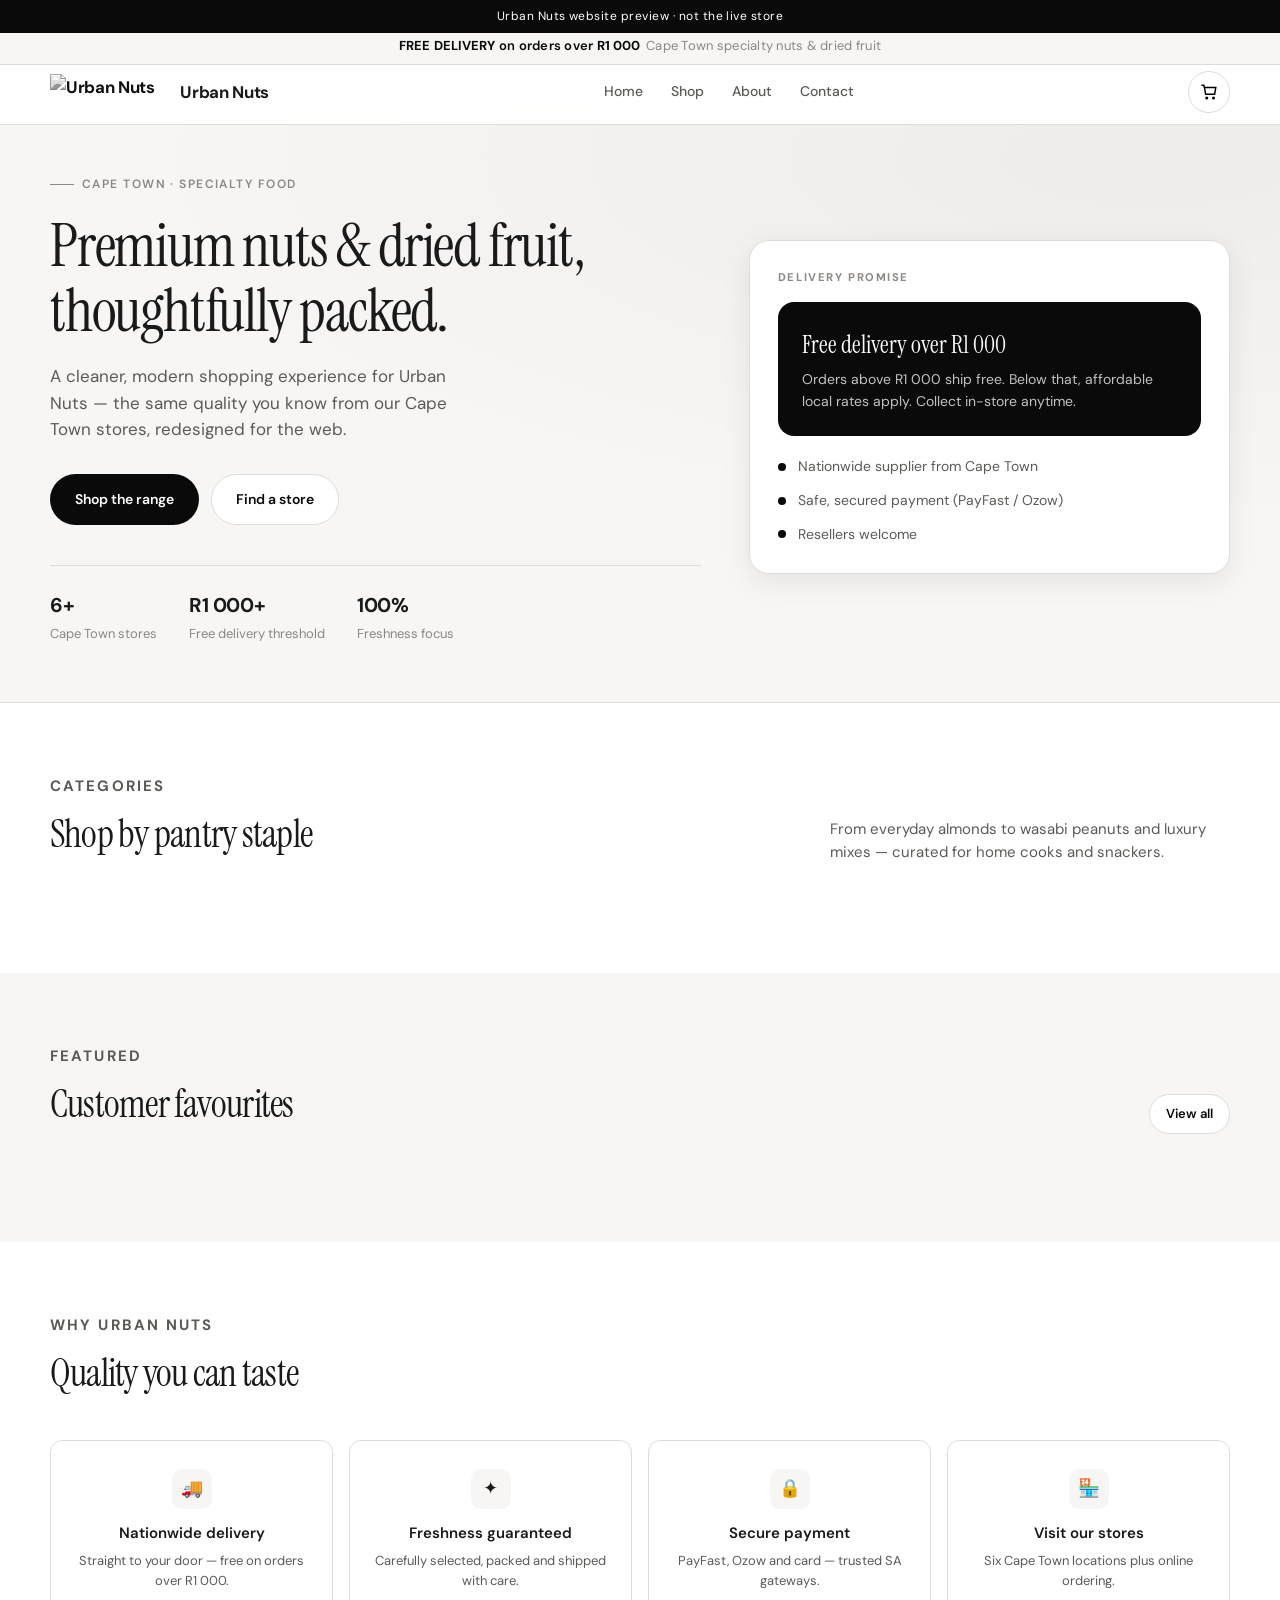
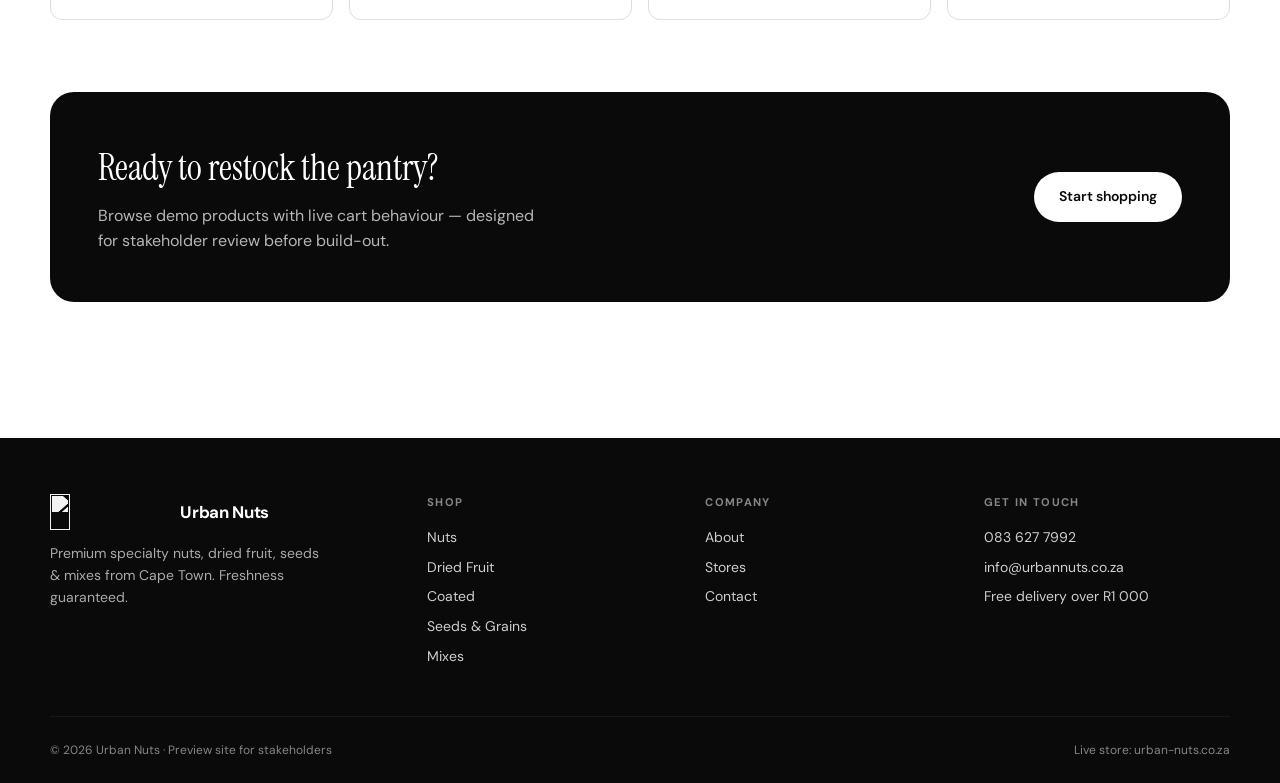
==== index.html @ 634be0bd "chore: add index.html" ====
<!DOCTYPE html>
<html lang="en-ZA">
<head>
  <meta charset="utf-8">
  <meta name="viewport" content="width=device-width, initial-scale=1">
  <title>Urban Nuts · Premium Nuts & Dried Fruit | Cape Town Preview</title>
  <meta name="description" content="Modern website preview for Urban Nuts — specialty nuts, dried fruit, seeds and mixes. Free delivery over R1 000.">
  <base href="./">
  <link rel="preconnect" href="https://fonts.googleapis.com">
  <link rel="preconnect" href="https://fonts.gstatic.com" crossorigin>
  <link href="https://fonts.googleapis.com/css2?family=DM+Sans:ital,opsz,wght@0,9..40,400;0,9..40,500;0,9..40,600;0,9..40,700;1,9..40,400&family=Instrument+Serif:ital@0;1&display=swap" rel="stylesheet">
  <link rel="stylesheet" href="css/styles.css">
  <link rel="icon" href="https://urban-nuts.co.za/wp-content/uploads/2022/02/URBAN-NUTS-logo-1.jpg">
</head>
<body>
  <div class="preview-bar">Urban Nuts website preview · not the live store</div>
  <div class="delivery-banner"><strong>FREE DELIVERY</strong> on orders over <strong>R1 000</strong><span>Cape Town specialty nuts &amp; dried fruit</span></div>
  <header class="site-header">
    <div class="container header-inner">
      <a class="logo" href="index.html">
        <img src="https://urban-nuts.co.za/wp-content/uploads/2022/02/URBAN-NUTS-logo-1.jpg" alt="Urban Nuts" width="120" height="36">
        <span>Urban Nuts</span>
      </a>
      <nav class="nav" aria-label="Primary">
        <a href="index.html">Home</a>
        <a href="shop.html">Shop</a>
        <a href="about.html">About</a>
        <a href="contact.html">Contact</a>
      </nav>
      <div class="header-actions">
        <button type="button" class="icon-btn menu-toggle" id="menu-toggle" aria-label="Menu" aria-expanded="false">☰</button>
        <button type="button" class="icon-btn" data-open-cart aria-label="Open cart">
          <svg width="18" height="18" viewBox="0 0 24 24" fill="none" stroke="currentColor" stroke-width="2" aria-hidden="true"><path d="M6 6h15l-1.5 9h-12z"/><circle cx="9" cy="20" r="1"/><circle cx="18" cy="20" r="1"/><path d="M6 6L5 3H2"/></svg>
          <span class="cart-count" data-count="0"></span>
        </button>
      </div>
    </div>
  </header>
  <nav class="mobile-nav" id="mobile-nav" aria-label="Mobile">
    <a href="index.html">Home</a>
    <a href="shop.html">Shop</a>
    <a href="about.html">About</a>
    <a href="contact.html">Contact</a>
  </nav>

  <main>
    <section class="hero">
      <div class="container hero-grid">
        <div>
          <p class="hero-eyebrow">Cape Town · Specialty food</p>
          <h1>Premium nuts &amp; dried fruit, thoughtfully packed.</h1>
          <p class="lead">A cleaner, modern shopping experience for Urban Nuts — the same quality you know from our Cape Town stores, redesigned for the web.</p>
          <div class="hero-ctas">
            <a class="btn btn-primary" href="shop.html">Shop the range</a>
            <a class="btn btn-secondary" href="contact.html">Find a store</a>
          </div>
          <div class="hero-stats">
            <div class="hero-stat"><strong>6+</strong><span>Cape Town stores</span></div>
            <div class="hero-stat"><strong>R1 000+</strong><span>Free delivery threshold</span></div>
            <div class="hero-stat"><strong>100%</strong><span>Freshness focus</span></div>
          </div>
        </div>
        <aside class="hero-card" aria-label="Delivery highlight">
          <p class="hero-card-label">Delivery promise</p>
          <div class="delivery-callout">
            <h3>Free delivery over R1 000</h3>
            <p>Orders above R1 000 ship free. Below that, affordable local rates apply. Collect in-store anytime.</p>
          </div>
          <ul class="hero-mini-list">
            <li><span class="dot"></span> Nationwide supplier from Cape Town</li>
            <li><span class="dot"></span> Safe, secured payment (PayFast / Ozow)</li>
            <li><span class="dot"></span> Resellers welcome</li>
          </ul>
        </aside>
      </div>
    </section>

    <section class="section">
      <div class="container">
        <div class="section-header">
          <div>
            <p class="section-kicker">Categories</p>
            <h2>Shop by pantry staple</h2>
          </div>
          <p>From everyday almonds to wasabi peanuts and luxury mixes — curated for home cooks and snackers.</p>
        </div>
        <div class="cat-grid" id="cat-grid"></div>
      </div>
    </section>

    <section class="section section-alt">
      <div class="container">
        <div class="section-header">
          <div>
            <p class="section-kicker">Featured</p>
            <h2>Customer favourites</h2>
          </div>
          <a class="btn btn-secondary btn-sm" href="shop.html">View all</a>
        </div>
        <div class="product-grid" id="featured-grid"></div>
      </div>
    </section>

    <section class="section">
      <div class="container">
        <div class="section-header">
          <div>
            <p class="section-kicker">Why Urban Nuts</p>
            <h2>Quality you can taste</h2>
          </div>
        </div>
        <div class="trust-strip">
          <div class="trust-item">
            <div class="t-icon">🚚</div>
            <h3>Nationwide delivery</h3>
            <p>Straight to your door — free on orders over R1 000.</p>
          </div>
          <div class="trust-item">
            <div class="t-icon">✦</div>
            <h3>Freshness guaranteed</h3>
            <p>Carefully selected, packed and shipped with care.</p>
          </div>
          <div class="trust-item">
            <div class="t-icon">🔒</div>
            <h3>Secure payment</h3>
            <p>PayFast, Ozow and card — trusted SA gateways.</p>
          </div>
          <div class="trust-item">
            <div class="t-icon">🏪</div>
            <h3>Visit our stores</h3>
            <p>Six Cape Town locations plus online ordering.</p>
          </div>
        </div>
      </div>
    </section>

    <section class="section" style="padding-top:0">
      <div class="container">
        <div class="cta-band">
          <div>
            <h2>Ready to restock the pantry?</h2>
            <p>Browse demo products with live cart behaviour — designed for stakeholder review before build-out.</p>
          </div>
          <a class="btn btn-primary" href="shop.html">Start shopping</a>
        </div>
      </div>
    </section>
  </main>

  <footer class="site-footer">
    <div class="container">
      <div class="footer-grid">
        <div class="footer-brand">
          <a class="logo" href="index.html">
            <img src="https://urban-nuts.co.za/wp-content/uploads/2022/02/URBAN-NUTS-logo-1.jpg" alt="" width="100" height="30">
            <span>Urban Nuts</span>
          </a>
          <p>Premium specialty nuts, dried fruit, seeds &amp; mixes from Cape Town. Freshness guaranteed.</p>
        </div>
        <div class="footer-col">
          <h4>Shop</h4>
          <a href="shop.html?cat=nuts">Nuts</a>
          <a href="shop.html?cat=dried-fruit">Dried Fruit</a>
          <a href="shop.html?cat=coated">Coated</a>
          <a href="shop.html?cat=seeds">Seeds &amp; Grains</a>
          <a href="shop.html?cat=mixes">Mixes</a>
        </div>
        <div class="footer-col">
          <h4>Company</h4>
          <a href="about.html">About</a>
          <a href="contact.html">Stores</a>
          <a href="contact.html">Contact</a>
        </div>
        <div class="footer-col">
          <h4>Get in touch</h4>
          <a href="tel:0836277992">083 627 7992</a>
          <a href="mailto:info@urbannuts.co.za">info@urbannuts.co.za</a>
          <li>Free delivery over R1 000</li>
        </div>
      </div>
      <div class="footer-bottom">
        <span>© 2026 Urban Nuts · Preview site for stakeholders</span>
        <span>Live store: urban-nuts.co.za</span>
      </div>
    </div>
  </footer>
  <script src="js/products.js"></script>
  <script src="js/cart.js"></script>
  <script src="js/main.js"></script>
</body>
</html>
---- css/styles.css ----
/* Urban Nuts — Preview Styles */
:root {
  --black: #0a0a0a;
  --near-black: #141414;
  --white: #ffffff;
  --off-white: #f7f6f4;
  --soft-gray: #e8e6e3;
  --mid-gray: #8a8784;
  --text: #1a1a1a;
  --text-muted: #5c5a57;
  --border: #e0ddd8;
  --accent: #0a0a0a;
  --success: #1a5c3a;
  --radius: 12px;
  --radius-sm: 8px;
  --shadow: 0 8px 30px rgba(10, 10, 10, 0.08);
  --shadow-lg: 0 20px 50px rgba(10, 10, 10, 0.15);
  --font-sans: "DM Sans", system-ui, sans-serif;
  --font-serif: "Instrument Serif", Georgia, serif;
  --header-offset: 96px;
  --max: 1180px;
  --ease: cubic-bezier(0.22, 1, 0.36, 1);
}

*, *::before, *::after { box-sizing: border-box; margin: 0; padding: 0; }

html { scroll-behavior: smooth; }

body {
  font-family: var(--font-sans);
  color: var(--text);
  background: var(--white);
  line-height: 1.55;
  -webkit-font-smoothing: antialiased;
  padding-top: var(--header-offset);
}

img { max-width: 100%; display: block; }
a { color: inherit; text-decoration: none; }
button, input, select, textarea { font: inherit; }
ul { list-style: none; }
.sr-only {
  position: absolute; width: 1px; height: 1px; padding: 0; margin: -1px;
  overflow: hidden; clip: rect(0,0,0,0); border: 0;
}

.container { width: min(100% - 2rem, var(--max)); margin-inline: auto; }

/* Preview bar */
.preview-bar {
  position: fixed; top: 0; left: 0; right: 0; z-index: 1000;
  background: var(--black); color: var(--white);
  font-size: 0.75rem; letter-spacing: 0.04em;
  text-align: center; padding: 0.45rem 1rem;
}

/* Free delivery chip */
.delivery-banner {
  position: fixed; top: 28px; left: 0; right: 0; z-index: 999;
  background: var(--off-white); border-bottom: 1px solid var(--border);
  color: var(--black); font-size: 0.8125rem; font-weight: 600;
  text-align: center; padding: 0.5rem 1rem;
  letter-spacing: 0.02em;
}
.delivery-banner span { color: var(--mid-gray); font-weight: 400; margin-left: 0.35rem; }
.delivery-banner strong { font-weight: 700; letter-spacing: 0.01em; }

/* Header */
.site-header {
  position: fixed; top: 60px; left: 0; right: 0; z-index: 998;
  background: rgba(255,255,255,0.92);
  backdrop-filter: blur(12px);
  border-bottom: 1px solid var(--border);
}
.header-inner {
  display: flex; align-items: center; justify-content: space-between;
  gap: 1rem; height: 64px;
}
.logo {
  display: flex; align-items: center; gap: 0.65rem;
  font-weight: 700; letter-spacing: -0.02em; font-size: 1.05rem;
}
.logo img {
  height: 36px; width: auto; object-fit: contain;
  filter: grayscale(1) contrast(1.1);
}
.nav { display: flex; align-items: center; gap: 1.75rem; }
.nav a {
  font-size: 0.875rem; font-weight: 500; color: var(--text-muted);
  transition: color 0.2s;
}
.nav a:hover, .nav a.active { color: var(--black); }
.header-actions { display: flex; align-items: center; gap: 0.75rem; }
.icon-btn {
  position: relative; display: inline-flex; align-items: center; justify-content: center;
  width: 42px; height: 42px; border: 1px solid var(--border); border-radius: 999px;
  background: var(--white); cursor: pointer; transition: background 0.2s, border-color 0.2s;
}
.icon-btn:hover { background: var(--off-white); border-color: var(--mid-gray); }
.cart-count {
  position: absolute; top: -4px; right: -4px;
  min-width: 18px; height: 18px; padding: 0 5px;
  background: var(--black); color: var(--white);
  border-radius: 999px; font-size: 0.65rem; font-weight: 700;
  display: flex; align-items: center; justify-content: center;
}
.cart-count:empty, .cart-count[data-count="0"] { display: none; }
.menu-toggle { display: none; }

/* Buttons */
.btn {
  display: inline-flex; align-items: center; justify-content: center; gap: 0.5rem;
  padding: 0.85rem 1.5rem; border-radius: 999px; border: 1px solid transparent;
  font-size: 0.875rem; font-weight: 600; cursor: pointer;
  transition: transform 0.2s var(--ease), background 0.2s, color 0.2s, border-color 0.2s;
}
.btn:hover { transform: translateY(-1px); }
.btn:active { transform: translateY(0); }
.btn-primary { background: var(--black); color: var(--white); }
.btn-primary:hover { background: #222; }
.btn-secondary { background: var(--white); color: var(--black); border-color: var(--border); }
.btn-secondary:hover { border-color: var(--black); }
.btn-ghost { background: transparent; color: var(--black); border-color: transparent; }
.btn-ghost:hover { background: var(--off-white); }
.btn-block { width: 100%; }
.btn-sm { padding: 0.55rem 1rem; font-size: 0.8125rem; }

/* Hero */
.hero {
  padding: 4.5rem 0 3.5rem;
  background:
    radial-gradient(ellipse 80% 60% at 90% 10%, rgba(10,10,10,0.04), transparent),
    var(--off-white);
  border-bottom: 1px solid var(--border);
}
.hero-grid {
  display: grid; grid-template-columns: 1.15fr 0.85fr; gap: 3rem; align-items: center;
}
.hero-eyebrow {
  display: inline-flex; align-items: center; gap: 0.5rem;
  font-size: 0.75rem; font-weight: 600; letter-spacing: 0.12em; text-transform: uppercase;
  color: var(--mid-gray); margin-bottom: 1.25rem;
}
.hero-eyebrow::before {
  content: ""; width: 24px; height: 1px; background: var(--mid-gray);
}
.hero h1 {
  font-family: var(--font-serif); font-weight: 400;
  font-size: clamp(2.5rem, 5vw, 3.75rem); line-height: 1.08;
  letter-spacing: -0.02em; margin-bottom: 1.25rem;
}
.hero p.lead {
  font-size: 1.0625rem; color: var(--text-muted); max-width: 36ch;
  margin-bottom: 2rem;
}
.hero-ctas { display: flex; flex-wrap: wrap; gap: 0.75rem; margin-bottom: 2.5rem; }
.hero-stats {
  display: flex; gap: 2rem; flex-wrap: wrap;
  padding-top: 1.5rem; border-top: 1px solid var(--border);
}
.hero-stat strong {
  display: block; font-size: 1.25rem; font-weight: 700; letter-spacing: -0.02em;
}
.hero-stat span { font-size: 0.8125rem; color: var(--mid-gray); }
.hero-card {
  background: var(--white); border: 1px solid var(--border); border-radius: 20px;
  padding: 1.75rem; box-shadow: var(--shadow);
}
.hero-card-label {
  font-size: 0.7rem; font-weight: 700; letter-spacing: 0.14em; text-transform: uppercase;
  color: var(--mid-gray); margin-bottom: 1rem;
}
.delivery-callout {
  background: var(--black); color: var(--white); border-radius: 16px;
  padding: 1.5rem; margin-bottom: 1.25rem;
}
.delivery-callout h3 {
  font-family: var(--font-serif); font-size: 1.5rem; font-weight: 400;
  margin-bottom: 0.35rem;
}
.delivery-callout p { font-size: 0.875rem; opacity: 0.75; }
.hero-mini-list { display: grid; gap: 0.75rem; }
.hero-mini-list li {
  display: flex; align-items: center; gap: 0.75rem;
  font-size: 0.875rem; color: var(--text-muted);
}
.hero-mini-list .dot {
  width: 8px; height: 8px; border-radius: 50%; background: var(--black); flex-shrink: 0;
}

/* Sections */
.section { padding: 4.5rem 0; }
.section-alt { background: var(--off-white); }
.section-header {
  display: flex; align-items: flex-end; justify-content: space-between;
  gap: 1rem; margin-bottom: 2.25rem; flex-wrap: wrap;
}
.section-header h2 {
  font-family: var(--font-serif); font-weight: 400;
  font-size: clamp(1.75rem, 3vw, 2.35rem); letter-spacing: -0.02em;
}
.section-header p { color: var(--text-muted); max-width: 40ch; font-size: 0.9375rem; }
.section-kicker {
  font-size: 0.7rem; font-weight: 700; letter-spacing: 0.14em; text-transform: uppercase;
  color: var(--mid-gray); margin-bottom: 0.5rem;
}

/* Categories */
.cat-grid {
  display: grid; grid-template-columns: repeat(5, 1fr); gap: 1rem;
}
.cat-card {
  display: flex; flex-direction: column; justify-content: flex-end;
  min-height: 180px; padding: 1.25rem;
  background: var(--white); border: 1px solid var(--border); border-radius: var(--radius);
  transition: transform 0.25s var(--ease), box-shadow 0.25s, border-color 0.25s;
  position: relative; overflow: hidden;
}
.cat-card::before {
  content: ""; position: absolute; inset: 0;
  background: linear-gradient(160deg, transparent 40%, rgba(10,10,10,0.03));
}
.cat-card:hover {
  transform: translateY(-4px); box-shadow: var(--shadow); border-color: var(--black);
}
.cat-card .icon {
  font-size: 1.75rem; margin-bottom: auto; position: relative;
  width: 44px; height: 44px; border-radius: 12px;
  background: var(--off-white); display: flex; align-items: center; justify-content: center;
}
.cat-card h3 {
  font-size: 1rem; font-weight: 600; position: relative; margin-top: 1rem;
}
.cat-card span {
  font-size: 0.75rem; color: var(--mid-gray); position: relative;
}

/* Products */
.product-grid {
  display: grid; grid-template-columns: repeat(4, 1fr); gap: 1.25rem;
}
.product-card {
  background: var(--white); border: 1px solid var(--border); border-radius: var(--radius);
  overflow: hidden; display: flex; flex-direction: column;
  transition: transform 0.25s var(--ease), box-shadow 0.25s;
}
.product-card:hover { transform: translateY(-3px); box-shadow: var(--shadow); }
.product-media {
  aspect-ratio: 1; background: var(--off-white);
  display: flex; align-items: center; justify-content: center;
  position: relative; overflow: hidden;
}
.product-media .placeholder {
  width: 64%; height: 64%; border-radius: 50%;
  background: linear-gradient(145deg, #ddd9d3, #f0ece6);
  display: flex; align-items: center; justify-content: center;
  font-size: 2rem; opacity: 0.85;
}
.product-badge {
  position: absolute; top: 0.75rem; left: 0.75rem;
  background: var(--black); color: var(--white);
  font-size: 0.65rem; font-weight: 700; letter-spacing: 0.06em;
  text-transform: uppercase; padding: 0.3rem 0.55rem; border-radius: 999px;
}
.product-body { padding: 1.1rem 1.15rem 1.25rem; display: flex; flex-direction: column; flex: 1; }
.product-cat {
  font-size: 0.7rem; font-weight: 600; letter-spacing: 0.08em; text-transform: uppercase;
  color: var(--mid-gray); margin-bottom: 0.35rem;
}
.product-body h3 { font-size: 1rem; font-weight: 600; margin-bottom: 0.35rem; letter-spacing: -0.01em; }
.product-price {
  font-size: 0.9375rem; font-weight: 700; margin-top: auto; padding-top: 0.75rem;
  display: flex; align-items: center; justify-content: space-between; gap: 0.5rem;
}
.product-price .from { font-weight: 400; color: var(--mid-gray); font-size: 0.75rem; margin-right: 0.25rem; }

/* Trust */
.trust-strip {
  display: grid; grid-template-columns: repeat(4, 1fr); gap: 1rem;
}
.trust-item {
  text-align: center; padding: 1.75rem 1.25rem;
  background: var(--white); border: 1px solid var(--border); border-radius: var(--radius);
}
.trust-item .t-icon {
  width: 40px; height: 40px; margin: 0 auto 0.85rem;
  border-radius: 10px; background: var(--off-white);
  display: flex; align-items: center; justify-content: center; font-size: 1.1rem;
}
.trust-item h3 { font-size: 0.9375rem; font-weight: 600; margin-bottom: 0.35rem; }
.trust-item p { font-size: 0.8125rem; color: var(--text-muted); }

/* CTA band */
.cta-band {
  background: var(--black); color: var(--white); border-radius: 24px;
  padding: 3rem; display: flex; align-items: center; justify-content: space-between;
  gap: 2rem; flex-wrap: wrap;
}
.cta-band h2 {
  font-family: var(--font-serif); font-weight: 400; font-size: clamp(1.75rem, 3vw, 2.25rem);
  margin-bottom: 0.5rem;
}
.cta-band p { opacity: 0.7; max-width: 40ch; }
.cta-band .btn-primary { background: var(--white); color: var(--black); }
.cta-band .btn-primary:hover { background: var(--soft-gray); }

/* Page hero (inner) */
.page-hero {
  padding: 3rem 0 2rem; background: var(--off-white); border-bottom: 1px solid var(--border);
}
.page-hero h1 {
  font-family: var(--font-serif); font-weight: 400;
  font-size: clamp(2rem, 4vw, 2.75rem); letter-spacing: -0.02em; margin-bottom: 0.5rem;
}
.page-hero p { color: var(--text-muted); max-width: 48ch; }

/* Shop filters */
.shop-toolbar {
  display: flex; flex-wrap: wrap; gap: 0.5rem; margin-bottom: 2rem;
  align-items: center; justify-content: space-between;
}
.filter-chips { display: flex; flex-wrap: wrap; gap: 0.5rem; }
.chip {
  padding: 0.45rem 0.9rem; border-radius: 999px; border: 1px solid var(--border);
  background: var(--white); font-size: 0.8125rem; font-weight: 500;
  cursor: pointer; color: var(--text-muted); transition: all 0.2s;
}
.chip:hover, .chip.active { background: var(--black); color: var(--white); border-color: var(--black); }
.results-count { font-size: 0.8125rem; color: var(--mid-gray); }

/* Product detail */
.product-detail {
  display: grid; grid-template-columns: 1fr 1fr; gap: 3rem; align-items: start;
  padding: 3rem 0;
}
.pd-media {
  aspect-ratio: 1; background: var(--off-white); border-radius: 20px;
  border: 1px solid var(--border);
  display: flex; align-items: center; justify-content: center;
}
.pd-media .placeholder {
  width: 55%; height: 55%; border-radius: 50%;
  background: linear-gradient(145deg, #ddd9d3, #f0ece6);
  display: flex; align-items: center; justify-content: center; font-size: 4rem;
}
.pd-cat {
  font-size: 0.75rem; font-weight: 700; letter-spacing: 0.1em; text-transform: uppercase;
  color: var(--mid-gray); margin-bottom: 0.75rem;
}
.pd-info h1 {
  font-family: var(--font-serif); font-weight: 400;
  font-size: clamp(1.75rem, 3vw, 2.5rem); margin-bottom: 0.75rem;
}
.pd-price {
  font-size: 1.5rem; font-weight: 700; margin-bottom: 1.25rem;
}
.pd-desc { color: var(--text-muted); margin-bottom: 1.75rem; max-width: 48ch; }
.variant-label {
  font-size: 0.75rem; font-weight: 600; letter-spacing: 0.06em; text-transform: uppercase;
  margin-bottom: 0.65rem; display: block;
}
.variant-options { display: flex; flex-wrap: wrap; gap: 0.5rem; margin-bottom: 1.5rem; }
.variant-btn {
  padding: 0.55rem 1rem; border-radius: 999px; border: 1px solid var(--border);
  background: var(--white); cursor: pointer; font-size: 0.8125rem; font-weight: 500;
  transition: all 0.2s;
}
.variant-btn:hover, .variant-btn.active {
  background: var(--black); color: var(--white); border-color: var(--black);
}
.qty-row {
  display: flex; align-items: center; gap: 1rem; margin-bottom: 1.5rem;
}
.qty-control {
  display: inline-flex; align-items: center; border: 1px solid var(--border);
  border-radius: 999px; overflow: hidden;
}
.qty-control button {
  width: 40px; height: 40px; border: none; background: transparent; cursor: pointer;
  font-size: 1.1rem; font-weight: 500;
}
.qty-control button:hover { background: var(--off-white); }
.qty-control span {
  min-width: 36px; text-align: center; font-weight: 600; font-size: 0.9375rem;
}
.pd-meta {
  margin-top: 2rem; padding-top: 1.5rem; border-top: 1px solid var(--border);
  display: grid; gap: 0.65rem;
}
.pd-meta li {
  display: flex; gap: 0.65rem; font-size: 0.875rem; color: var(--text-muted);
}
.pd-meta li::before { content: "✓"; color: var(--black); font-weight: 700; }

/* About */
.about-grid {
  display: grid; grid-template-columns: 1.1fr 0.9fr; gap: 3rem; align-items: start;
}
.prose h2 {
  font-family: var(--font-serif); font-weight: 400; font-size: 1.75rem;
  margin: 2rem 0 0.75rem;
}
.prose h2:first-child { margin-top: 0; }
.prose p { color: var(--text-muted); margin-bottom: 1rem; }
.about-aside {
  background: var(--off-white); border: 1px solid var(--border);
  border-radius: 20px; padding: 2rem;
}
.about-aside h3 {
  font-family: var(--font-serif); font-size: 1.35rem; font-weight: 400; margin-bottom: 1rem;
}
.stat-list { display: grid; gap: 1.25rem; }
.stat-list strong { display: block; font-size: 1.5rem; letter-spacing: -0.02em; }
.stat-list span { font-size: 0.8125rem; color: var(--mid-gray); }

/* Contact / stores */
.contact-grid {
  display: grid; grid-template-columns: 1fr 1fr; gap: 3rem;
}
.store-list { display: grid; gap: 0.85rem; }
.store-card {
  padding: 1.15rem 1.25rem; border: 1px solid var(--border); border-radius: var(--radius);
  background: var(--white); transition: border-color 0.2s;
}
.store-card:hover { border-color: var(--black); }
.store-card h3 { font-size: 0.9375rem; font-weight: 600; margin-bottom: 0.25rem; }
.store-card p { font-size: 0.8125rem; color: var(--text-muted); }
.contact-form {
  background: var(--off-white); border: 1px solid var(--border);
  border-radius: 20px; padding: 2rem;
}
.form-group { margin-bottom: 1.15rem; }
.form-group label {
  display: block; font-size: 0.75rem; font-weight: 600;
  letter-spacing: 0.04em; text-transform: uppercase; margin-bottom: 0.4rem;
}
.form-group input, .form-group textarea, .form-group select {
  width: 100%; padding: 0.75rem 1rem; border: 1px solid var(--border);
  border-radius: var(--radius-sm); background: var(--white); outline: none;
  transition: border-color 0.2s;
}
.form-group input:focus, .form-group textarea:focus, .form-group select:focus {
  border-color: var(--black);
}
.form-group textarea { min-height: 120px; resize: vertical; }
.form-note { font-size: 0.75rem; color: var(--mid-gray); margin-top: 0.75rem; }
.contact-info-row {
  display: flex; flex-wrap: wrap; gap: 1.5rem; margin-bottom: 2rem;
}
.contact-info-row a {
  display: inline-flex; align-items: center; gap: 0.5rem;
  font-weight: 600; font-size: 0.9375rem;
}
.contact-info-row a:hover { text-decoration: underline; }

/* Cart drawer */
.overlay {
  position: fixed; inset: 0; background: rgba(10,10,10,0.45);
  z-index: 1100; opacity: 0; visibility: hidden;
  transition: opacity 0.3s, visibility 0.3s;
}
.overlay.open { opacity: 1; visibility: visible; }
.cart-drawer {
  position: fixed; top: 0; right: 0; bottom: 0; width: min(420px, 100%);
  background: var(--white); z-index: 1101;
  transform: translateX(100%); transition: transform 0.35s var(--ease);
  display: flex; flex-direction: column; box-shadow: var(--shadow-lg);
}
.cart-drawer.open { transform: translateX(0); }
.cart-header {
  display: flex; align-items: center; justify-content: space-between;
  padding: 1.25rem 1.5rem; border-bottom: 1px solid var(--border);
}
.cart-header h2 { font-size: 1.125rem; font-weight: 700; }
.close-btn {
  width: 36px; height: 36px; border-radius: 999px; border: 1px solid var(--border);
  background: var(--white); cursor: pointer; font-size: 1.25rem;
  display: flex; align-items: center; justify-content: center;
}
.close-btn:hover { background: var(--off-white); }
.cart-body { flex: 1; overflow-y: auto; padding: 1.25rem 1.5rem; }
.cart-empty {
  text-align: center; padding: 3rem 1rem; color: var(--mid-gray);
}
.cart-empty p { margin-bottom: 1.25rem; }
.cart-item {
  display: grid; grid-template-columns: 64px 1fr auto; gap: 0.85rem;
  padding: 1rem 0; border-bottom: 1px solid var(--border);
}
.cart-item-img {
  width: 64px; height: 64px; border-radius: 10px; background: var(--off-white);
  display: flex; align-items: center; justify-content: center; font-size: 1.25rem;
}
.cart-item h4 { font-size: 0.875rem; font-weight: 600; margin-bottom: 0.15rem; }
.cart-item .meta { font-size: 0.75rem; color: var(--mid-gray); margin-bottom: 0.5rem; }
.cart-item-actions { display: flex; align-items: center; gap: 0.5rem; }
.cart-item-actions button {
  width: 28px; height: 28px; border-radius: 999px; border: 1px solid var(--border);
  background: var(--white); cursor: pointer; font-size: 0.875rem;
}
.cart-item-price { font-weight: 700; font-size: 0.875rem; text-align: right; }
.cart-item .remove {
  font-size: 0.7rem; color: var(--mid-gray); background: none; border: none;
  cursor: pointer; text-decoration: underline; padding: 0; margin-top: 0.35rem;
}
.cart-footer {
  padding: 1.25rem 1.5rem 1.5rem; border-top: 1px solid var(--border);
  background: var(--off-white);
}
.cart-subtotal {
  display: flex; justify-content: space-between; font-weight: 700;
  margin-bottom: 0.5rem; font-size: 1rem;
}
.delivery-progress {
  margin-bottom: 1rem; font-size: 0.8125rem; color: var(--text-muted);
}
.delivery-progress .bar {
  height: 4px; background: var(--soft-gray); border-radius: 999px;
  margin-top: 0.5rem; overflow: hidden;
}
.delivery-progress .bar-fill {
  height: 100%; background: var(--black); border-radius: 999px; transition: width 0.3s;
}
.delivery-progress.met { color: var(--success); font-weight: 600; }

/* Checkout modal */
.modal {
  position: fixed; inset: 0; z-index: 1200;
  display: flex; align-items: center; justify-content: center;
  padding: 1.5rem; opacity: 0; visibility: hidden;
  transition: opacity 0.3s, visibility 0.3s;
}
.modal.open { opacity: 1; visibility: visible; }
.modal-backdrop {
  position: absolute; inset: 0; background: rgba(10,10,10,0.5);
}
.modal-panel {
  position: relative; background: var(--white); border-radius: 20px;
  width: min(520px, 100%); max-height: min(90vh, 720px);
  overflow-y: auto; box-shadow: var(--shadow-lg);
  transform: translateY(12px); transition: transform 0.35s var(--ease);
}
.modal.open .modal-panel { transform: translateY(0); }
.modal-header {
  display: flex; align-items: center; justify-content: space-between;
  padding: 1.25rem 1.5rem; border-bottom: 1px solid var(--border);
  position: sticky; top: 0; background: var(--white); z-index: 1;
}
.modal-header h2 { font-size: 1.125rem; font-weight: 700; }
.modal-body { padding: 1.5rem; }
.payment-options { display: grid; gap: 0.65rem; margin: 1.25rem 0; }
.payment-option {
  display: flex; align-items: center; gap: 0.85rem;
  padding: 1rem; border: 1px solid var(--border); border-radius: var(--radius);
  cursor: pointer; transition: border-color 0.2s;
}
.payment-option:hover, .payment-option.selected { border-color: var(--black); }
.payment-option input { accent-color: var(--black); }
.payment-option .pay-name { font-weight: 600; font-size: 0.875rem; }
.payment-option .pay-desc { font-size: 0.75rem; color: var(--mid-gray); }
.mock-notice {
  background: var(--off-white); border: 1px dashed var(--border);
  border-radius: var(--radius-sm); padding: 0.85rem 1rem;
  font-size: 0.8125rem; color: var(--text-muted); margin-bottom: 1.25rem;
}
.order-summary-line {
  display: flex; justify-content: space-between; font-size: 0.875rem;
  margin-bottom: 0.5rem; color: var(--text-muted);
}
.order-summary-line.total {
  font-weight: 700; color: var(--black); font-size: 1rem;
  padding-top: 0.75rem; border-top: 1px solid var(--border); margin-top: 0.5rem;
}
.success-state { text-align: center; padding: 2rem 1rem; }
.success-state .check {
  width: 56px; height: 56px; border-radius: 50%; background: var(--black);
  color: var(--white); display: flex; align-items: center; justify-content: center;
  font-size: 1.5rem; margin: 0 auto 1.25rem;
}
.success-state h3 {
  font-family: var(--font-serif); font-size: 1.5rem; font-weight: 400; margin-bottom: 0.5rem;
}

/* Toast */
.toast {
  position: fixed; bottom: 1.5rem; left: 50%; transform: translateX(-50%) translateY(100px);
  background: var(--black); color: var(--white); padding: 0.75rem 1.25rem;
  border-radius: 999px; font-size: 0.875rem; font-weight: 500;
  z-index: 1300; opacity: 0; transition: transform 0.35s var(--ease), opacity 0.35s;
  pointer-events: none; white-space: nowrap;
}
.toast.show { transform: translateX(-50%) translateY(0); opacity: 1; }

/* Footer */
.site-footer {
  background: var(--black); color: var(--white); padding: 3.5rem 0 1.5rem;
  margin-top: 4rem;
}
.footer-grid {
  display: grid; grid-template-columns: 1.4fr 1fr 1fr 1fr; gap: 2rem;
  margin-bottom: 2.5rem;
}
.footer-brand p {
  opacity: 0.65; font-size: 0.875rem; margin-top: 0.85rem; max-width: 28ch;
}
.footer-brand .logo { color: var(--white); margin-bottom: 0.25rem; }
.footer-brand .logo img { filter: grayscale(1) brightness(10) contrast(0.9); }
.footer-col h4 {
  font-size: 0.7rem; font-weight: 700; letter-spacing: 0.12em;
  text-transform: uppercase; opacity: 0.5; margin-bottom: 1rem;
}
.footer-col a, .footer-col li {
  display: block; font-size: 0.875rem; opacity: 0.8; margin-bottom: 0.5rem;
}
.footer-col a:hover { opacity: 1; }
.footer-bottom {
  display: flex; flex-wrap: wrap; justify-content: space-between; gap: 1rem;
  padding-top: 1.5rem; border-top: 1px solid rgba(255,255,255,0.12);
  font-size: 0.75rem; opacity: 0.5;
}

/* Mobile nav */
.mobile-nav {
  display: none; position: fixed; inset: 0; top: var(--header-offset);
  background: var(--white); z-index: 997; padding: 1.5rem;
  flex-direction: column; gap: 0.25rem;
}
.mobile-nav.open { display: flex; }
.mobile-nav a {
  padding: 1rem; font-size: 1.125rem; font-weight: 600;
  border-bottom: 1px solid var(--border);
}

/* Responsive */
@media (max-width: 960px) {
  .hero-grid, .product-detail, .about-grid, .contact-grid {
    grid-template-columns: 1fr;
  }
  .cat-grid { grid-template-columns: repeat(3, 1fr); }
  .product-grid { grid-template-columns: repeat(2, 1fr); }
  .trust-strip { grid-template-columns: repeat(2, 1fr); }
  .footer-grid { grid-template-columns: 1fr 1fr; }
  .nav { display: none; }
  .menu-toggle { display: inline-flex; }
  .hero-card { order: -1; }
}

@media (max-width: 600px) {
  :root { --header-offset: 108px; }
  .delivery-banner { font-size: 0.72rem; padding: 0.45rem 0.75rem; }
  .delivery-banner span { display: block; margin: 0.15rem 0 0; }
  .cat-grid { grid-template-columns: repeat(2, 1fr); }
  .product-grid { grid-template-columns: 1fr 1fr; gap: 0.75rem; }
  .trust-strip { grid-template-columns: 1fr; }
  .footer-grid { grid-template-columns: 1fr; }
  .cta-band { padding: 2rem; }
  .hero { padding: 2.5rem 0 2rem; }
}
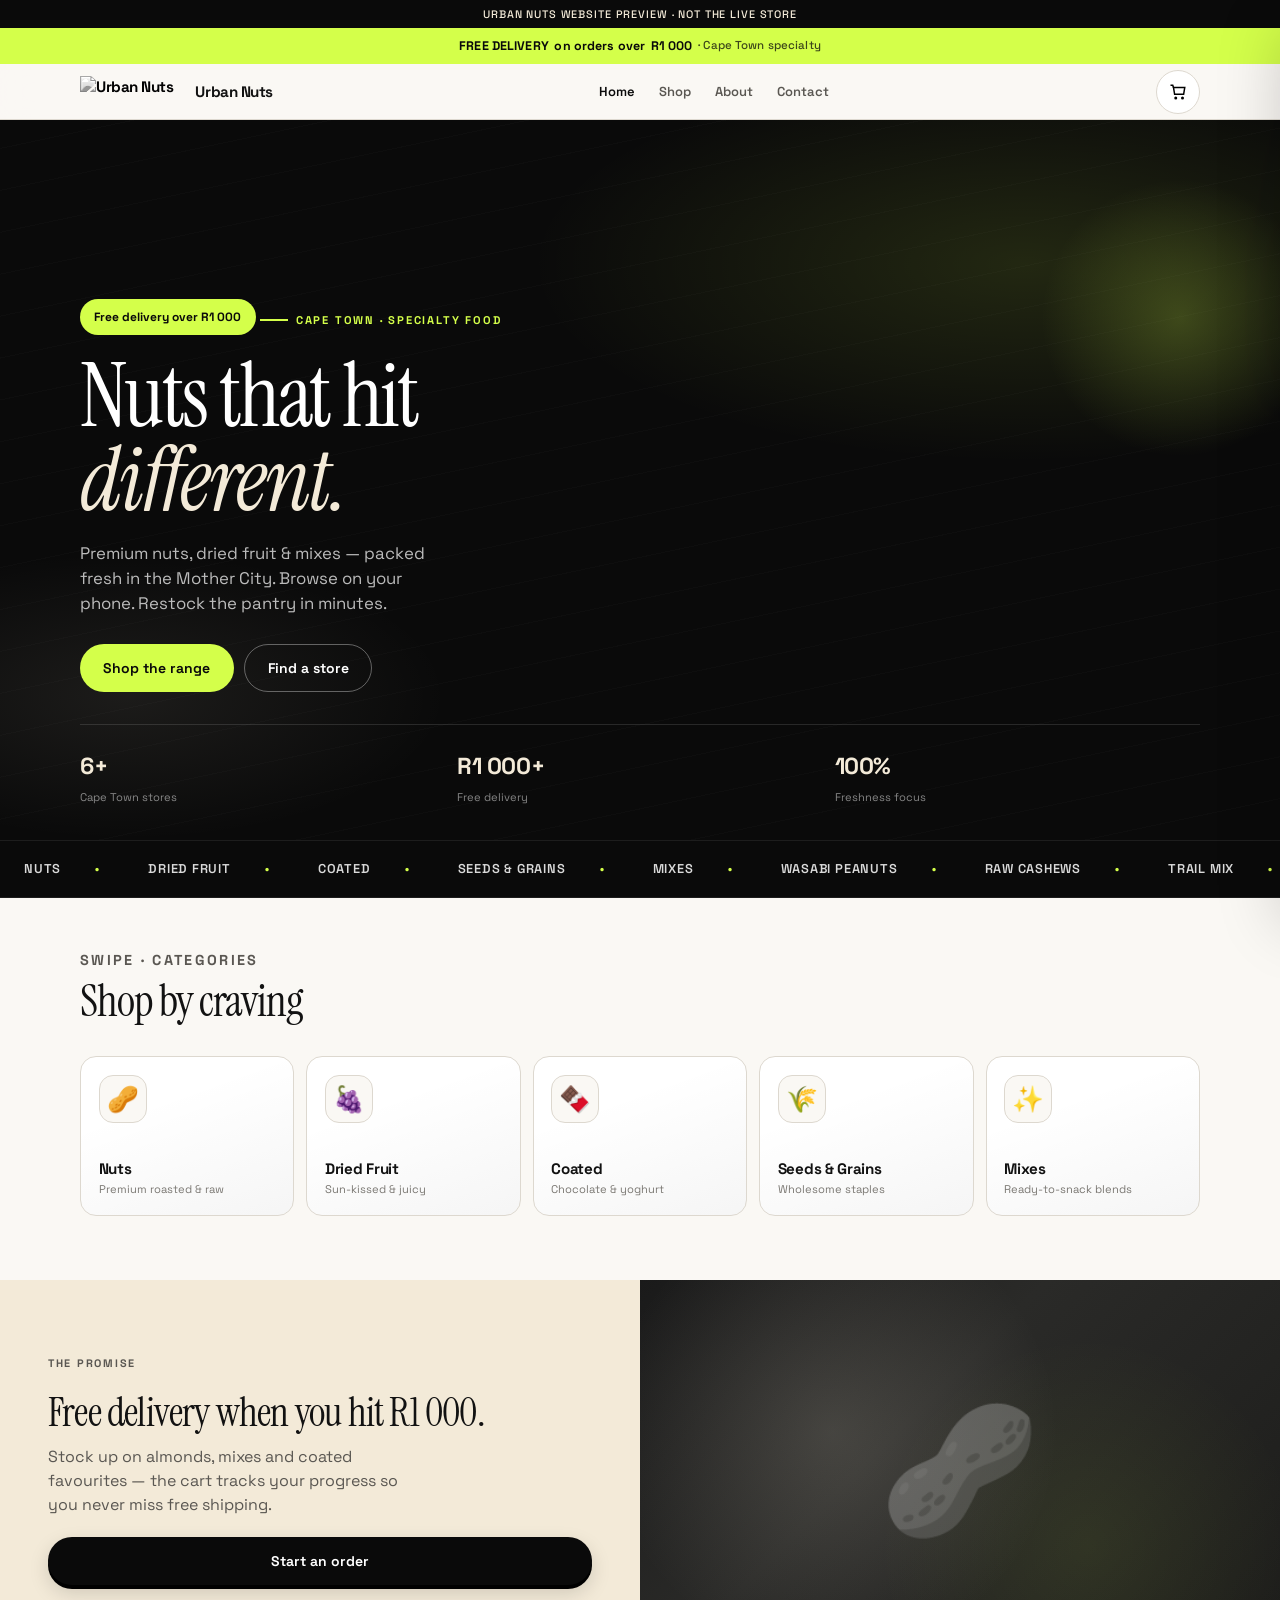
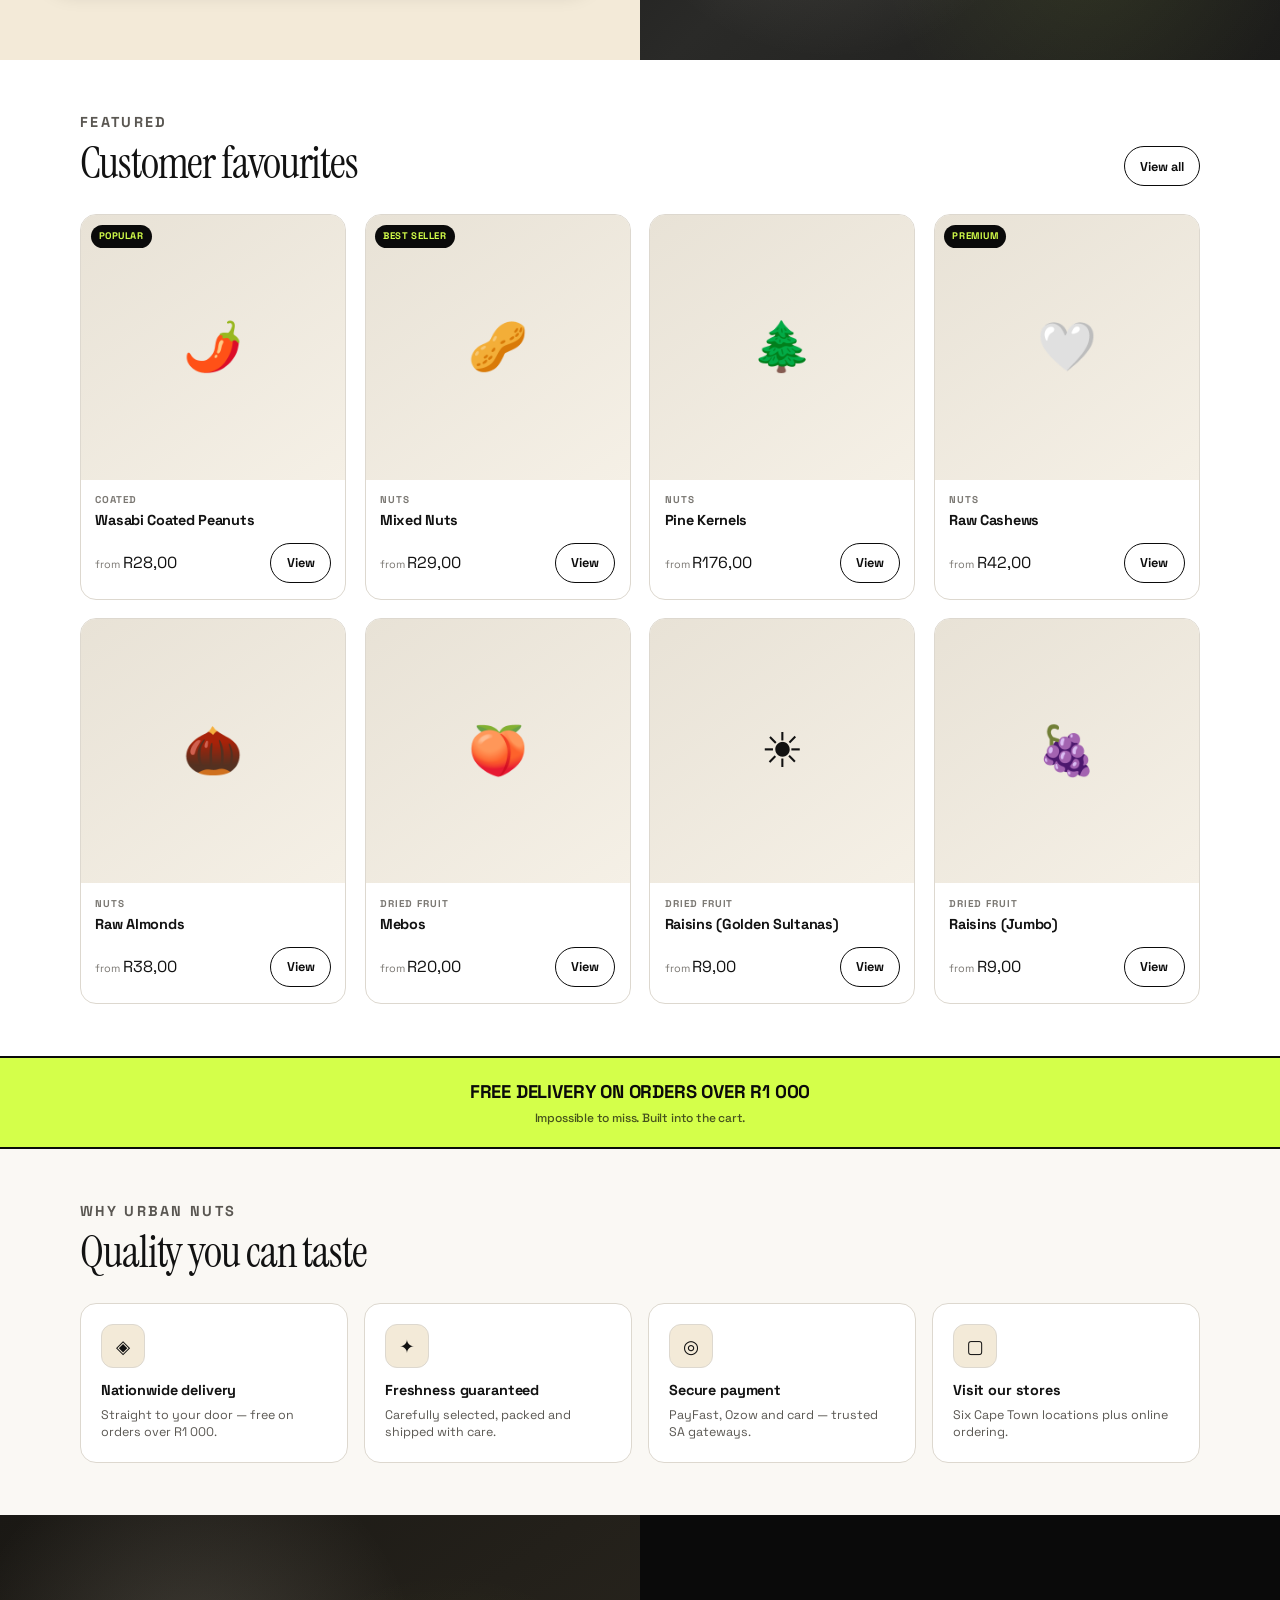
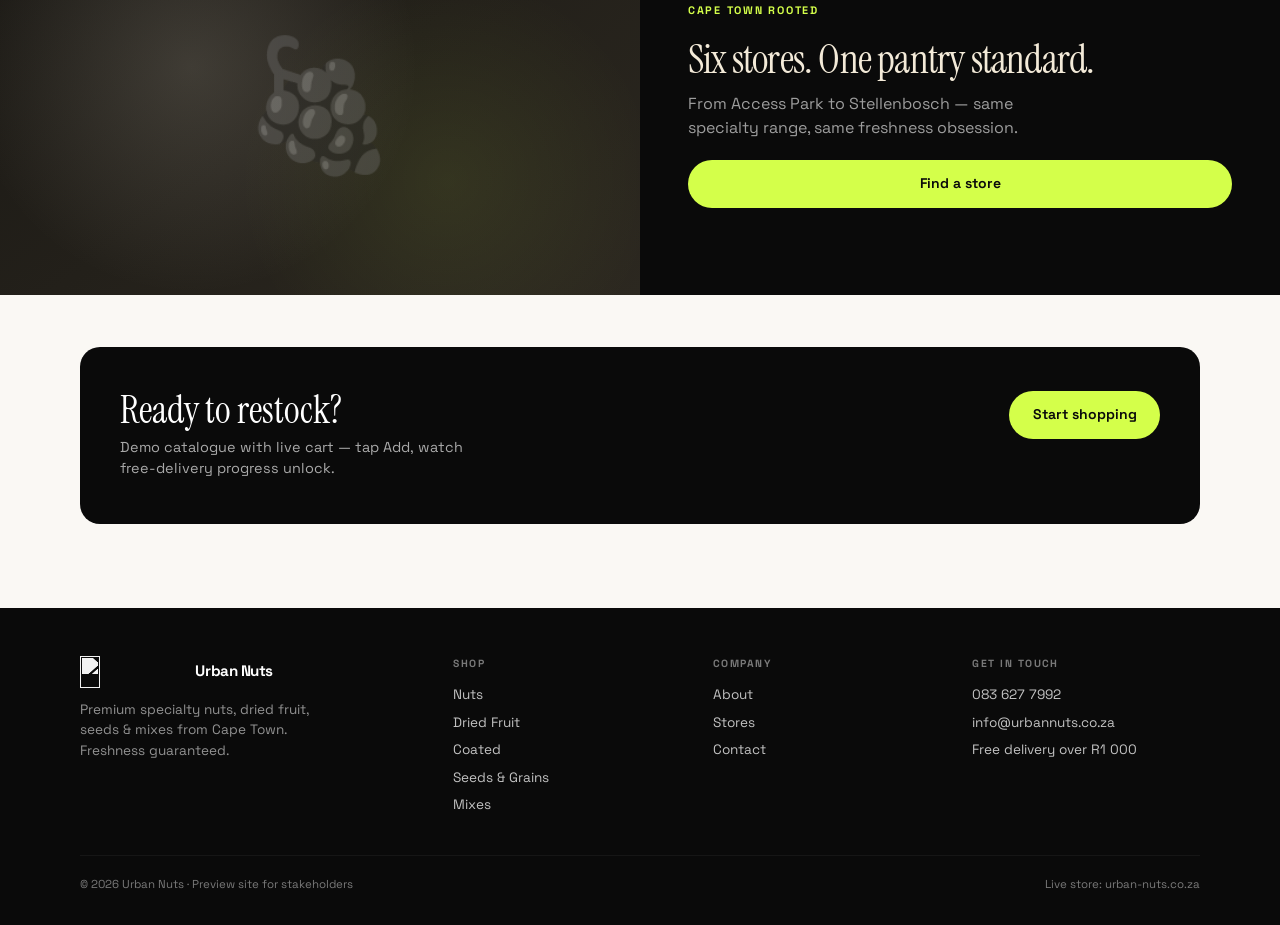
==== commit 4b16fac1: "chore: update index.html" ====
--- a/index.html
+++ b/index.html
@@ -2,19 +2,19 @@
 <html lang="en-ZA">
 <head>
   <meta charset="utf-8">
-  <meta name="viewport" content="width=device-width, initial-scale=1">
+  <meta name="viewport" content="width=device-width, initial-scale=1, viewport-fit=cover">
   <title>Urban Nuts · Premium Nuts & Dried Fruit | Cape Town Preview</title>
   <meta name="description" content="Modern website preview for Urban Nuts — specialty nuts, dried fruit, seeds and mixes. Free delivery over R1 000.">
   <base href="./">
   <link rel="preconnect" href="https://fonts.googleapis.com">
   <link rel="preconnect" href="https://fonts.gstatic.com" crossorigin>
-  <link href="https://fonts.googleapis.com/css2?family=DM+Sans:ital,opsz,wght@0,9..40,400;0,9..40,500;0,9..40,600;0,9..40,700;1,9..40,400&family=Instrument+Serif:ital@0;1&display=swap" rel="stylesheet">
+  <link href="https://fonts.googleapis.com/css2?family=Instrument+Serif:ital@0;1&family=Space+Grotesk:wght@400;500;600;700&display=swap" rel="stylesheet">
   <link rel="stylesheet" href="css/styles.css">
   <link rel="icon" href="https://urban-nuts.co.za/wp-content/uploads/2022/02/URBAN-NUTS-logo-1.jpg">
 </head>
 <body>
   <div class="preview-bar">Urban Nuts website preview · not the live store</div>
-  <div class="delivery-banner"><strong>FREE DELIVERY</strong> on orders over <strong>R1 000</strong><span>Cape Town specialty nuts &amp; dried fruit</span></div>
+  <div class="delivery-banner"><strong>FREE DELIVERY</strong> on orders over <strong>R1 000</strong><span> · Cape Town specialty</span></div>
   <header class="site-header">
     <div class="container header-inner">
       <a class="logo" href="index.html">
@@ -22,7 +22,7 @@
         <span>Urban Nuts</span>
       </a>
       <nav class="nav" aria-label="Primary">
-        <a href="index.html">Home</a>
+        <a href="index.html" class="active">Home</a>
         <a href="shop.html">Shop</a>
         <a href="about.html">About</a>
         <a href="contact.html">Contact</a>
@@ -41,52 +41,65 @@
     <a href="shop.html">Shop</a>
     <a href="about.html">About</a>
     <a href="contact.html">Contact</a>
+    <div class="nav-meta">
+      <a href="tel:0836277992">083 627 7992</a>
+      <a href="mailto:info@urbannuts.co.za">info@urbannuts.co.za</a>
+    </div>
   </nav>
 
   <main>
     <section class="hero">
-      <div class="container hero-grid">
-        <div>
-          <p class="hero-eyebrow">Cape Town · Specialty food</p>
-          <h1>Premium nuts &amp; dried fruit, thoughtfully packed.</h1>
-          <p class="lead">A cleaner, modern shopping experience for Urban Nuts — the same quality you know from our Cape Town stores, redesigned for the web.</p>
-          <div class="hero-ctas">
-            <a class="btn btn-primary" href="shop.html">Shop the range</a>
-            <a class="btn btn-secondary" href="contact.html">Find a store</a>
-          </div>
-          <div class="hero-stats">
-            <div class="hero-stat"><strong>6+</strong><span>Cape Town stores</span></div>
-            <div class="hero-stat"><strong>R1 000+</strong><span>Free delivery threshold</span></div>
-            <div class="hero-stat"><strong>100%</strong><span>Freshness focus</span></div>
-          </div>
-        </div>
-        <aside class="hero-card" aria-label="Delivery highlight">
-          <p class="hero-card-label">Delivery promise</p>
-          <div class="delivery-callout">
-            <h3>Free delivery over R1 000</h3>
-            <p>Orders above R1 000 ship free. Below that, affordable local rates apply. Collect in-store anytime.</p>
-          </div>
-          <ul class="hero-mini-list">
-            <li><span class="dot"></span> Nationwide supplier from Cape Town</li>
-            <li><span class="dot"></span> Safe, secured payment (PayFast / Ozow)</li>
-            <li><span class="dot"></span> Resellers welcome</li>
-          </ul>
-        </aside>
-      </div>
-    </section>
+      <div class="hero-bg" aria-hidden="true"></div>
+      <div class="hero-orb" aria-hidden="true"></div>
+      <div class="hero-inner">
+        <div class="hero-delivery-chip">Free delivery over R1 000</div>
+        <p class="hero-eyebrow">Cape Town · Specialty food</p>
+        <h1>Nuts that hit <em>different.</em></h1>
+        <p class="lead">Premium nuts, dried fruit &amp; mixes — packed fresh in the Mother City. Browse on your phone. Restock the pantry in minutes.</p>
+        <div class="hero-ctas">
+          <a class="btn btn-primary" href="shop.html">Shop the range</a>
+          <a class="btn btn-secondary" href="contact.html">Find a store</a>
+        </div>
+        <div class="hero-stats">
+          <div class="hero-stat"><strong>6+</strong><span>Cape Town stores</span></div>
+          <div class="hero-stat"><strong>R1 000+</strong><span>Free delivery</span></div>
+          <div class="hero-stat"><strong>100%</strong><span>Freshness focus</span></div>
+        </div>
+      </div>
+    </section>
+
+    <div class="marquee-wrap" aria-hidden="true">
+      <div class="marquee">
+        <span>Nuts</span><span>Dried Fruit</span><span>Coated</span><span>Seeds &amp; Grains</span><span>Mixes</span>
+        <span>Wasabi Peanuts</span><span>Raw Cashews</span><span>Trail Mix</span><span>Mebos</span><span>Chia Seeds</span>
+        <span>Nuts</span><span>Dried Fruit</span><span>Coated</span><span>Seeds &amp; Grains</span><span>Mixes</span>
+        <span>Wasabi Peanuts</span><span>Raw Cashews</span><span>Trail Mix</span><span>Mebos</span><span>Chia Seeds</span>
+      </div>
+    </div>
 
     <section class="section">
       <div class="container">
         <div class="section-header">
           <div>
-            <p class="section-kicker">Categories</p>
-            <h2>Shop by pantry staple</h2>
-          </div>
-          <p>From everyday almonds to wasabi peanuts and luxury mixes — curated for home cooks and snackers.</p>
-        </div>
-        <div class="cat-grid" id="cat-grid"></div>
-      </div>
-    </section>
+            <p class="section-kicker">Swipe · Categories</p>
+            <h2>Shop by craving</h2>
+          </div>
+        </div>
+        <div class="cat-scroll" id="cat-grid"></div>
+      </div>
+    </section>
+
+    <div class="editorial reverse">
+      <div class="editorial-media">
+        <div class="silhouette" aria-hidden="true">🥜</div>
+      </div>
+      <div class="editorial-copy">
+        <p class="section-kicker">The promise</p>
+        <h2>Free delivery when you hit R1 000.</h2>
+        <p>Stock up on almonds, mixes and coated favourites — the cart tracks your progress so you never miss free shipping.</p>
+        <a class="btn btn-primary" href="shop.html">Start an order</a>
+      </div>
+    </div>
 
     <section class="section section-alt">
       <div class="container">
@@ -101,6 +114,11 @@
       </div>
     </section>
 
+    <div class="free-delivery-shout">
+      FREE DELIVERY ON ORDERS OVER R1 000
+      <span>Impossible to miss. Built into the cart.</span>
+    </div>
+
     <section class="section">
       <div class="container">
         <div class="section-header">
@@ -111,7 +129,7 @@
         </div>
         <div class="trust-strip">
           <div class="trust-item">
-            <div class="t-icon">🚚</div>
+            <div class="t-icon">◈</div>
             <h3>Nationwide delivery</h3>
             <p>Straight to your door — free on orders over R1 000.</p>
           </div>
@@ -121,12 +139,12 @@
             <p>Carefully selected, packed and shipped with care.</p>
           </div>
           <div class="trust-item">
-            <div class="t-icon">🔒</div>
+            <div class="t-icon">◎</div>
             <h3>Secure payment</h3>
             <p>PayFast, Ozow and card — trusted SA gateways.</p>
           </div>
           <div class="trust-item">
-            <div class="t-icon">🏪</div>
+            <div class="t-icon">▢</div>
             <h3>Visit our stores</h3>
             <p>Six Cape Town locations plus online ordering.</p>
           </div>
@@ -134,12 +152,24 @@
       </div>
     </section>
 
-    <section class="section" style="padding-top:0">
+    <div class="editorial">
+      <div class="editorial-media" style="background:linear-gradient(145deg,#1a1814,#2c2820)">
+        <div class="silhouette" aria-hidden="true">🍇</div>
+      </div>
+      <div class="editorial-copy" style="background:var(--black);color:var(--white)">
+        <p class="section-kicker" style="color:var(--lime)">Cape Town rooted</p>
+        <h2 style="color:var(--cream)">Six stores. One pantry standard.</h2>
+        <p style="color:rgba(255,255,255,0.6)">From Access Park to Stellenbosch — same specialty range, same freshness obsession.</p>
+        <a class="btn btn-primary" href="contact.html" style="background:var(--lime);color:var(--black);box-shadow:none">Find a store</a>
+      </div>
+    </div>
+
+    <section class="section">
       <div class="container">
         <div class="cta-band">
           <div>
-            <h2>Ready to restock the pantry?</h2>
-            <p>Browse demo products with live cart behaviour — designed for stakeholder review before build-out.</p>
+            <h2>Ready to restock?</h2>
+            <p>Demo catalogue with live cart — tap Add, watch free-delivery progress unlock.</p>
           </div>
           <a class="btn btn-primary" href="shop.html">Start shopping</a>
         </div>
@@ -184,6 +214,19 @@
       </div>
     </div>
   </footer>
+
+  <nav class="mobile-bottom-bar" aria-label="Quick actions">
+    <a href="shop.html">
+      <svg viewBox="0 0 24 24" fill="none" stroke="currentColor" stroke-width="2"><path d="M4 7h16M4 12h16M4 17h10"/></svg>
+      Shop
+    </a>
+    <button type="button" data-open-cart>
+      <svg viewBox="0 0 24 24" fill="none" stroke="currentColor" stroke-width="2"><path d="M6 6h15l-1.5 9h-12z"/><circle cx="9" cy="20" r="1"/><circle cx="18" cy="20" r="1"/><path d="M6 6L5 3H2"/></svg>
+      Cart
+      <span class="cart-count" data-count="0"></span>
+    </button>
+  </nav>
+
   <script src="js/products.js"></script>
   <script src="js/cart.js"></script>
   <script src="js/main.js"></script>
--- a/css/styles.css
+++ b/css/styles.css
@@ -1,658 +1,993 @@
-/* Urban Nuts — Preview Styles */
+/* Urban Nuts — Mobile-first premium preview */
 :root {
   --black: #0a0a0a;
-  --near-black: #141414;
-  --white: #ffffff;
-  --off-white: #f7f6f4;
-  --soft-gray: #e8e6e3;
-  --mid-gray: #8a8784;
-  --text: #1a1a1a;
-  --text-muted: #5c5a57;
-  --border: #e0ddd8;
-  --accent: #0a0a0a;
+  --near-black: #111;
+  --white: #fff;
+  --cream: #f3ead8;
+  --cream-deep: #e8d9bc;
+  --off-white: #faf8f4;
+  --soft-gray: #e6e2db;
+  --mid-gray: #7a7772;
+  --text: #121212;
+  --text-muted: #5a5752;
+  --border: #ddd8cf;
+  --accent: #f3ead8;
+  --lime: #d4ff4a;
   --success: #1a5c3a;
-  --radius: 12px;
-  --radius-sm: 8px;
-  --shadow: 0 8px 30px rgba(10, 10, 10, 0.08);
-  --shadow-lg: 0 20px 50px rgba(10, 10, 10, 0.15);
-  --font-sans: "DM Sans", system-ui, sans-serif;
+  --radius: 16px;
+  --radius-sm: 10px;
+  --shadow: 0 12px 40px rgba(10,10,10,0.1);
+  --shadow-lg: 0 24px 60px rgba(10,10,10,0.18);
+  --font-sans: "Space Grotesk", system-ui, sans-serif;
   --font-serif: "Instrument Serif", Georgia, serif;
-  --header-offset: 96px;
-  --max: 1180px;
+  --header-h: 56px;
+  --preview-h: 28px;
+  --banner-h: 36px;
+  --bottom-bar-h: 0px;
+  --header-offset: calc(var(--preview-h) + var(--banner-h) + var(--header-h));
+  --max: 1120px;
   --ease: cubic-bezier(0.22, 1, 0.36, 1);
+  --safe-bottom: env(safe-area-inset-bottom, 0px);
 }
 
 *, *::before, *::after { box-sizing: border-box; margin: 0; padding: 0; }
 
-html { scroll-behavior: smooth; }
+html { scroll-behavior: smooth; -webkit-text-size-adjust: 100%; }
 
 body {
   font-family: var(--font-sans);
   color: var(--text);
-  background: var(--white);
-  line-height: 1.55;
+  background: var(--off-white);
+  line-height: 1.5;
   -webkit-font-smoothing: antialiased;
   padding-top: var(--header-offset);
+  padding-bottom: calc(var(--bottom-bar-h) + var(--safe-bottom));
 }
 
 img { max-width: 100%; display: block; }
 a { color: inherit; text-decoration: none; }
 button, input, select, textarea { font: inherit; }
 ul { list-style: none; }
+button { -webkit-tap-highlight-color: transparent; }
+
 .sr-only {
   position: absolute; width: 1px; height: 1px; padding: 0; margin: -1px;
   overflow: hidden; clip: rect(0,0,0,0); border: 0;
 }
 
-.container { width: min(100% - 2rem, var(--max)); margin-inline: auto; }
-
-/* Preview bar */
+.container { width: min(100% - 1.5rem, var(--max)); margin-inline: auto; }
+
+/* —— Preview + delivery —— */
 .preview-bar {
   position: fixed; top: 0; left: 0; right: 0; z-index: 1000;
-  background: var(--black); color: var(--white);
-  font-size: 0.75rem; letter-spacing: 0.04em;
-  text-align: center; padding: 0.45rem 1rem;
-}
-
-/* Free delivery chip */
+  height: var(--preview-h);
+  background: var(--black); color: var(--cream);
+  font-size: 0.68rem; letter-spacing: 0.08em; text-transform: uppercase;
+  text-align: center; display: flex; align-items: center; justify-content: center;
+  padding: 0 1rem; font-weight: 500;
+}
+
 .delivery-banner {
-  position: fixed; top: 28px; left: 0; right: 0; z-index: 999;
-  background: var(--off-white); border-bottom: 1px solid var(--border);
-  color: var(--black); font-size: 0.8125rem; font-weight: 600;
-  text-align: center; padding: 0.5rem 1rem;
-  letter-spacing: 0.02em;
-}
-.delivery-banner span { color: var(--mid-gray); font-weight: 400; margin-left: 0.35rem; }
-.delivery-banner strong { font-weight: 700; letter-spacing: 0.01em; }
-
-/* Header */
+  position: fixed; top: var(--preview-h); left: 0; right: 0; z-index: 999;
+  height: var(--banner-h);
+  background: var(--lime); color: var(--black);
+  font-size: 0.78rem; font-weight: 700;
+  text-align: center;
+  display: flex; align-items: center; justify-content: center; gap: 0.35rem;
+  padding: 0 1rem; letter-spacing: 0.01em;
+}
+.delivery-banner strong { font-weight: 700; }
+.delivery-banner span {
+  font-weight: 500; opacity: 0.75; font-size: 0.72rem;
+}
+@media (max-width: 480px) {
+  .delivery-banner span { display: none; }
+}
+
+/* —— Header —— */
 .site-header {
-  position: fixed; top: 60px; left: 0; right: 0; z-index: 998;
-  background: rgba(255,255,255,0.92);
-  backdrop-filter: blur(12px);
+  position: fixed; top: calc(var(--preview-h) + var(--banner-h));
+  left: 0; right: 0; z-index: 998;
+  height: var(--header-h);
+  background: rgba(250,248,244,0.88);
+  backdrop-filter: blur(16px) saturate(1.2);
+  -webkit-backdrop-filter: blur(16px) saturate(1.2);
   border-bottom: 1px solid var(--border);
 }
 .header-inner {
   display: flex; align-items: center; justify-content: space-between;
-  gap: 1rem; height: 64px;
+  gap: 0.75rem; height: var(--header-h);
 }
 .logo {
-  display: flex; align-items: center; gap: 0.65rem;
-  font-weight: 700; letter-spacing: -0.02em; font-size: 1.05rem;
+  display: flex; align-items: center; gap: 0.55rem;
+  font-weight: 700; letter-spacing: -0.03em; font-size: 0.95rem;
 }
 .logo img {
-  height: 36px; width: auto; object-fit: contain;
-  filter: grayscale(1) contrast(1.1);
-}
-.nav { display: flex; align-items: center; gap: 1.75rem; }
+  height: 32px; width: auto; object-fit: contain;
+  filter: grayscale(1) contrast(1.15);
+}
+.logo span { display: none; }
+@media (min-width: 480px) { .logo span { display: inline; } }
+
+.nav { display: none; align-items: center; gap: 1.5rem; }
 .nav a {
-  font-size: 0.875rem; font-weight: 500; color: var(--text-muted);
+  font-size: 0.8125rem; font-weight: 600; color: var(--text-muted);
   transition: color 0.2s;
 }
 .nav a:hover, .nav a.active { color: var(--black); }
-.header-actions { display: flex; align-items: center; gap: 0.75rem; }
+.header-actions { display: flex; align-items: center; gap: 0.5rem; }
 .icon-btn {
   position: relative; display: inline-flex; align-items: center; justify-content: center;
-  width: 42px; height: 42px; border: 1px solid var(--border); border-radius: 999px;
-  background: var(--white); cursor: pointer; transition: background 0.2s, border-color 0.2s;
-}
-.icon-btn:hover { background: var(--off-white); border-color: var(--mid-gray); }
+  width: 44px; height: 44px; border: 1.5px solid var(--border); border-radius: 999px;
+  background: var(--white); cursor: pointer;
+  transition: background 0.2s, border-color 0.2s, transform 0.2s var(--ease);
+}
+.icon-btn:hover { background: var(--cream); border-color: var(--black); }
+.icon-btn:active { transform: scale(0.94); }
+.icon-btn.bounce { animation: cart-bounce 0.45s var(--ease); }
+@keyframes cart-bounce {
+  0%, 100% { transform: scale(1); }
+  30% { transform: scale(1.18); }
+  55% { transform: scale(0.92); }
+  75% { transform: scale(1.06); }
+}
 .cart-count {
-  position: absolute; top: -4px; right: -4px;
+  position: absolute; top: -3px; right: -3px;
   min-width: 18px; height: 18px; padding: 0 5px;
-  background: var(--black); color: var(--white);
+  background: var(--black); color: var(--lime);
   border-radius: 999px; font-size: 0.65rem; font-weight: 700;
   display: flex; align-items: center; justify-content: center;
 }
 .cart-count:empty, .cart-count[data-count="0"] { display: none; }
-.menu-toggle { display: none; }
-
-/* Buttons */
+.menu-toggle { display: inline-flex; }
+
+@media (min-width: 900px) {
+  .nav { display: flex; }
+  .menu-toggle { display: none; }
+}
+
+/* —— Buttons —— */
 .btn {
-  display: inline-flex; align-items: center; justify-content: center; gap: 0.5rem;
-  padding: 0.85rem 1.5rem; border-radius: 999px; border: 1px solid transparent;
-  font-size: 0.875rem; font-weight: 600; cursor: pointer;
-  transition: transform 0.2s var(--ease), background 0.2s, color 0.2s, border-color 0.2s;
-}
-.btn:hover { transform: translateY(-1px); }
-.btn:active { transform: translateY(0); }
-.btn-primary { background: var(--black); color: var(--white); }
-.btn-primary:hover { background: #222; }
-.btn-secondary { background: var(--white); color: var(--black); border-color: var(--border); }
-.btn-secondary:hover { border-color: var(--black); }
-.btn-ghost { background: transparent; color: var(--black); border-color: transparent; }
-.btn-ghost:hover { background: var(--off-white); }
+  display: inline-flex; align-items: center; justify-content: center; gap: 0.45rem;
+  min-height: 48px; padding: 0.75rem 1.4rem; border-radius: 999px;
+  border: 1.5px solid transparent;
+  font-size: 0.875rem; font-weight: 650; cursor: pointer;
+  transition: transform 0.2s var(--ease), background 0.2s, color 0.2s, border-color 0.2s, box-shadow 0.2s;
+}
+.btn:hover { transform: translateY(-2px); }
+.btn:active { transform: translateY(0) scale(0.98); }
+.btn-primary {
+  background: var(--black); color: var(--white);
+  box-shadow: 0 4px 0 #000, 0 8px 20px rgba(0,0,0,0.15);
+}
+.btn-primary:hover { background: #222; color: var(--lime); }
+.btn-secondary {
+  background: var(--white); color: var(--black); border-color: var(--black);
+}
+.btn-secondary:hover { background: var(--cream); }
+.btn-ghost { background: transparent; color: var(--black); }
+.btn-ghost:hover { background: rgba(0,0,0,0.05); }
 .btn-block { width: 100%; }
-.btn-sm { padding: 0.55rem 1rem; font-size: 0.8125rem; }
-
-/* Hero */
+.btn-sm { min-height: 40px; padding: 0.45rem 0.95rem; font-size: 0.8rem; }
+.btn-add {
+  min-width: 44px; min-height: 40px; padding: 0 0.85rem;
+  background: var(--black); color: var(--white); border: none;
+  border-radius: 999px; font-weight: 700; font-size: 0.8rem; cursor: pointer;
+  transition: transform 0.15s, background 0.2s;
+}
+.btn-add:hover { background: #222; color: var(--lime); }
+.btn-add:active { transform: scale(0.94); }
+
+/* —— Full-bleed hero —— */
 .hero {
-  padding: 4.5rem 0 3.5rem;
+  position: relative;
+  min-height: min(92vh, 720px);
+  display: flex; flex-direction: column; justify-content: flex-end;
+  background: var(--black); color: var(--white);
+  overflow: hidden;
+  padding: 0;
+  margin: 0;
+}
+.hero-bg {
+  position: absolute; inset: 0;
   background:
-    radial-gradient(ellipse 80% 60% at 90% 10%, rgba(10,10,10,0.04), transparent),
-    var(--off-white);
-  border-bottom: 1px solid var(--border);
-}
-.hero-grid {
-  display: grid; grid-template-columns: 1.15fr 0.85fr; gap: 3rem; align-items: center;
+    radial-gradient(ellipse 70% 50% at 80% 20%, rgba(212,255,74,0.12), transparent 55%),
+    radial-gradient(ellipse 50% 40% at 10% 80%, rgba(243,234,216,0.08), transparent 50%),
+    repeating-linear-gradient(
+      -12deg,
+      transparent,
+      transparent 40px,
+      rgba(255,255,255,0.015) 40px,
+      rgba(255,255,255,0.015) 41px
+    ),
+    var(--black);
+  animation: hero-glow 8s ease-in-out infinite alternate;
+}
+@keyframes hero-glow {
+  from { filter: brightness(1); }
+  to { filter: brightness(1.08); }
+}
+.hero-orb {
+  position: absolute;
+  width: 280px; height: 280px; border-radius: 50%;
+  background: radial-gradient(circle, rgba(212,255,74,0.2), transparent 70%);
+  top: 8%; right: -40px;
+  animation: orb-float 7s ease-in-out infinite;
+  pointer-events: none;
+}
+@keyframes orb-float {
+  0%, 100% { transform: translate(0, 0) scale(1); }
+  50% { transform: translate(-20px, 30px) scale(1.1); }
+}
+.hero-inner {
+  position: relative; z-index: 1;
+  padding: 2.5rem 0 2rem;
+  width: min(100% - 1.5rem, var(--max));
+  margin-inline: auto;
 }
 .hero-eyebrow {
   display: inline-flex; align-items: center; gap: 0.5rem;
-  font-size: 0.75rem; font-weight: 600; letter-spacing: 0.12em; text-transform: uppercase;
-  color: var(--mid-gray); margin-bottom: 1.25rem;
+  font-size: 0.7rem; font-weight: 700; letter-spacing: 0.16em; text-transform: uppercase;
+  color: var(--lime); margin-bottom: 1rem;
 }
 .hero-eyebrow::before {
-  content: ""; width: 24px; height: 1px; background: var(--mid-gray);
+  content: ""; width: 28px; height: 2px; background: var(--lime);
 }
 .hero h1 {
   font-family: var(--font-serif); font-weight: 400;
-  font-size: clamp(2.5rem, 5vw, 3.75rem); line-height: 1.08;
-  letter-spacing: -0.02em; margin-bottom: 1.25rem;
-}
-.hero p.lead {
-  font-size: 1.0625rem; color: var(--text-muted); max-width: 36ch;
-  margin-bottom: 2rem;
-}
-.hero-ctas { display: flex; flex-wrap: wrap; gap: 0.75rem; margin-bottom: 2.5rem; }
+  font-size: clamp(2.75rem, 11vw, 5.5rem);
+  line-height: 0.95; letter-spacing: -0.03em;
+  margin-bottom: 1.15rem; max-width: 12ch;
+}
+.hero h1 em {
+  font-style: italic; color: var(--cream);
+}
+.hero .lead {
+  font-size: 1.05rem; color: rgba(255,255,255,0.72);
+  max-width: 32ch; margin-bottom: 1.75rem; font-weight: 400;
+}
+.hero-ctas { display: flex; flex-wrap: wrap; gap: 0.65rem; margin-bottom: 2rem; }
+.hero .btn-primary {
+  background: var(--lime); color: var(--black); box-shadow: none;
+}
+.hero .btn-primary:hover { background: var(--cream); color: var(--black); }
+.hero .btn-secondary {
+  background: transparent; color: var(--white); border-color: rgba(255,255,255,0.35);
+}
+.hero .btn-secondary:hover { border-color: var(--white); background: rgba(255,255,255,0.08); }
+
 .hero-stats {
-  display: flex; gap: 2rem; flex-wrap: wrap;
-  padding-top: 1.5rem; border-top: 1px solid var(--border);
+  display: grid; grid-template-columns: repeat(3, 1fr); gap: 0.75rem;
+  padding-top: 1.5rem; border-top: 1px solid rgba(255,255,255,0.12);
 }
 .hero-stat strong {
-  display: block; font-size: 1.25rem; font-weight: 700; letter-spacing: -0.02em;
-}
-.hero-stat span { font-size: 0.8125rem; color: var(--mid-gray); }
-.hero-card {
-  background: var(--white); border: 1px solid var(--border); border-radius: 20px;
-  padding: 1.75rem; box-shadow: var(--shadow);
-}
-.hero-card-label {
-  font-size: 0.7rem; font-weight: 700; letter-spacing: 0.14em; text-transform: uppercase;
-  color: var(--mid-gray); margin-bottom: 1rem;
-}
-.delivery-callout {
-  background: var(--black); color: var(--white); border-radius: 16px;
-  padding: 1.5rem; margin-bottom: 1.25rem;
-}
-.delivery-callout h3 {
-  font-family: var(--font-serif); font-size: 1.5rem; font-weight: 400;
-  margin-bottom: 0.35rem;
-}
-.delivery-callout p { font-size: 0.875rem; opacity: 0.75; }
-.hero-mini-list { display: grid; gap: 0.75rem; }
-.hero-mini-list li {
-  display: flex; align-items: center; gap: 0.75rem;
-  font-size: 0.875rem; color: var(--text-muted);
-}
-.hero-mini-list .dot {
-  width: 8px; height: 8px; border-radius: 50%; background: var(--black); flex-shrink: 0;
-}
-
-/* Sections */
-.section { padding: 4.5rem 0; }
-.section-alt { background: var(--off-white); }
+  display: block; font-size: clamp(1.1rem, 4vw, 1.45rem);
+  font-weight: 700; letter-spacing: -0.02em; color: var(--cream);
+}
+.hero-stat span { font-size: 0.7rem; color: rgba(255,255,255,0.5); line-height: 1.3; }
+
+.hero-delivery-chip {
+  display: inline-flex; align-items: center; gap: 0.5rem;
+  background: var(--lime); color: var(--black);
+  font-size: 0.75rem; font-weight: 700;
+  padding: 0.55rem 0.9rem; border-radius: 999px;
+  margin-bottom: 1.25rem;
+  animation: pulse-chip 2.5s ease-in-out infinite;
+}
+@keyframes pulse-chip {
+  0%, 100% { box-shadow: 0 0 0 0 rgba(212,255,74,0.4); }
+  50% { box-shadow: 0 0 0 8px rgba(212,255,74,0); }
+}
+
+/* —— Marquee —— */
+.marquee-wrap {
+  background: var(--black); color: var(--white);
+  border-top: 1px solid rgba(255,255,255,0.08);
+  border-bottom: 1px solid rgba(255,255,255,0.08);
+  overflow: hidden; padding: 0.85rem 0;
+}
+.marquee {
+  display: flex; width: max-content;
+  animation: marquee 28s linear infinite;
+}
+.marquee:hover { animation-play-state: paused; }
+.marquee span {
+  display: inline-flex; align-items: center; gap: 0.65rem;
+  padding: 0 1.5rem;
+  font-size: 0.8rem; font-weight: 600; letter-spacing: 0.06em; text-transform: uppercase;
+  white-space: nowrap; color: rgba(255,255,255,0.85);
+}
+.marquee span::after {
+  content: "·"; color: var(--lime); font-size: 1.2rem; margin-left: 1.5rem;
+}
+@keyframes marquee {
+  from { transform: translateX(0); }
+  to { transform: translateX(-50%); }
+}
+
+/* —— Sections —— */
+.section { padding: 3.25rem 0; }
+.section-tight { padding: 2rem 0; }
+.section-alt { background: var(--white); }
+.section-dark {
+  background: var(--black); color: var(--white);
+  position: relative; overflow: hidden;
+}
 .section-header {
   display: flex; align-items: flex-end; justify-content: space-between;
-  gap: 1rem; margin-bottom: 2.25rem; flex-wrap: wrap;
+  gap: 1rem; margin-bottom: 1.75rem; flex-wrap: wrap;
 }
 .section-header h2 {
   font-family: var(--font-serif); font-weight: 400;
-  font-size: clamp(1.75rem, 3vw, 2.35rem); letter-spacing: -0.02em;
-}
-.section-header p { color: var(--text-muted); max-width: 40ch; font-size: 0.9375rem; }
+  font-size: clamp(1.85rem, 6vw, 2.75rem); letter-spacing: -0.025em; line-height: 1.05;
+}
+.section-dark .section-header h2 { color: var(--white); }
+.section-header p { color: var(--text-muted); max-width: 36ch; font-size: 0.9rem; }
+.section-dark .section-header p { color: rgba(255,255,255,0.55); }
 .section-kicker {
-  font-size: 0.7rem; font-weight: 700; letter-spacing: 0.14em; text-transform: uppercase;
-  color: var(--mid-gray); margin-bottom: 0.5rem;
-}
-
-/* Categories */
-.cat-grid {
-  display: grid; grid-template-columns: repeat(5, 1fr); gap: 1rem;
-}
+  font-size: 0.68rem; font-weight: 700; letter-spacing: 0.16em; text-transform: uppercase;
+  color: var(--mid-gray); margin-bottom: 0.4rem;
+}
+.section-dark .section-kicker { color: var(--lime); }
+
+/* —— Editorial image block —— */
+.editorial {
+  display: grid; gap: 0;
+}
+.editorial-media {
+  position: relative; min-height: 260px;
+  background:
+    linear-gradient(135deg, #1a1a1a 0%, #2a2a28 40%, #1c1c1a 100%);
+  overflow: hidden;
+}
+.editorial-media::before {
+  content: ""; position: absolute; inset: 0;
+  background:
+    radial-gradient(circle at 30% 40%, rgba(243,234,216,0.15), transparent 45%),
+    radial-gradient(circle at 70% 70%, rgba(212,255,74,0.08), transparent 40%);
+}
+.editorial-media .silhouette {
+  position: absolute; inset: 0;
+  display: flex; align-items: center; justify-content: center;
+  font-size: clamp(4rem, 18vw, 8rem); opacity: 0.35;
+  filter: grayscale(1);
+}
+.editorial-copy {
+  padding: 2.25rem 1.5rem;
+  background: var(--cream);
+  display: flex; flex-direction: column; justify-content: center;
+}
+.editorial-copy h2 {
+  font-family: var(--font-serif); font-weight: 400;
+  font-size: clamp(1.75rem, 5vw, 2.5rem); line-height: 1.05;
+  letter-spacing: -0.02em; margin-bottom: 0.75rem;
+}
+.editorial-copy p {
+  color: var(--text-muted); margin-bottom: 1.25rem; max-width: 36ch;
+}
+@media (min-width: 720px) {
+  .editorial { grid-template-columns: 1fr 1fr; min-height: 380px; }
+  .editorial-media { min-height: 100%; }
+  .editorial.reverse .editorial-media { order: 2; }
+  .editorial-copy { padding: 3rem; }
+}
+
+/* —— Categories —— */
+.cat-scroll {
+  display: flex; gap: 0.75rem;
+  overflow-x: auto; scroll-snap-type: x mandatory;
+  -webkit-overflow-scrolling: touch;
+  padding: 0.25rem 0 0.75rem;
+  scrollbar-width: none;
+}
+.cat-scroll::-webkit-scrollbar { display: none; }
 .cat-card {
+  flex: 0 0 auto; width: min(148px, 42vw);
+  scroll-snap-align: start;
   display: flex; flex-direction: column; justify-content: flex-end;
-  min-height: 180px; padding: 1.25rem;
-  background: var(--white); border: 1px solid var(--border); border-radius: var(--radius);
-  transition: transform 0.25s var(--ease), box-shadow 0.25s, border-color 0.25s;
+  min-height: 160px; padding: 1.1rem;
+  background: var(--white); border: 1.5px solid var(--border); border-radius: var(--radius);
+  transition: transform 0.25s var(--ease), box-shadow 0.25s, border-color 0.25s, background 0.25s;
   position: relative; overflow: hidden;
 }
 .cat-card::before {
   content: ""; position: absolute; inset: 0;
-  background: linear-gradient(160deg, transparent 40%, rgba(10,10,10,0.03));
-}
+  background: linear-gradient(160deg, transparent 30%, rgba(10,10,10,0.04));
+}
+.cat-card:active { transform: scale(0.97); }
 .cat-card:hover {
+  transform: translateY(-3px); box-shadow: var(--shadow); border-color: var(--black);
+  background: var(--cream);
+}
+.cat-card .icon {
+  font-size: 1.6rem; margin-bottom: auto; position: relative;
+  width: 48px; height: 48px; border-radius: 14px;
+  background: var(--off-white); display: flex; align-items: center; justify-content: center;
+  border: 1px solid var(--border);
+}
+.cat-card h3 {
+  font-size: 0.95rem; font-weight: 700; position: relative; margin-top: 0.85rem;
+  letter-spacing: -0.02em;
+}
+.cat-card span {
+  font-size: 0.7rem; color: var(--mid-gray); position: relative;
+}
+@media (min-width: 900px) {
+  .cat-scroll { display: grid; grid-template-columns: repeat(5, 1fr); overflow: visible; }
+  .cat-card { width: auto; }
+}
+
+/* —— Products —— */
+.product-grid {
+  display: grid; grid-template-columns: repeat(2, 1fr); gap: 0.85rem;
+}
+@media (min-width: 720px) {
+  .product-grid { grid-template-columns: repeat(3, 1fr); gap: 1.15rem; }
+}
+@media (min-width: 1024px) {
+  .product-grid { grid-template-columns: repeat(4, 1fr); }
+}
+
+.product-card {
+  background: var(--white); border: 1.5px solid var(--border); border-radius: var(--radius);
+  overflow: hidden; display: flex; flex-direction: column;
+  transition: transform 0.25s var(--ease), box-shadow 0.25s, border-color 0.25s;
+}
+.product-card:hover {
   transform: translateY(-4px); box-shadow: var(--shadow); border-color: var(--black);
 }
-.cat-card .icon {
-  font-size: 1.75rem; margin-bottom: auto; position: relative;
-  width: 44px; height: 44px; border-radius: 12px;
-  background: var(--off-white); display: flex; align-items: center; justify-content: center;
-}
-.cat-card h3 {
-  font-size: 1rem; font-weight: 600; position: relative; margin-top: 1rem;
-}
-.cat-card span {
-  font-size: 0.75rem; color: var(--mid-gray); position: relative;
-}
-
-/* Products */
-.product-grid {
-  display: grid; grid-template-columns: repeat(4, 1fr); gap: 1.25rem;
-}
-.product-card {
-  background: var(--white); border: 1px solid var(--border); border-radius: var(--radius);
-  overflow: hidden; display: flex; flex-direction: column;
-  transition: transform 0.25s var(--ease), box-shadow 0.25s;
-}
-.product-card:hover { transform: translateY(-3px); box-shadow: var(--shadow); }
 .product-media {
-  aspect-ratio: 1; background: var(--off-white);
+  aspect-ratio: 1; position: relative; overflow: hidden;
+  background: var(--soft-gray);
+}
+.product-media .placeholder {
+  width: 100%; height: 100%;
   display: flex; align-items: center; justify-content: center;
+  font-size: clamp(2.2rem, 8vw, 3rem);
+  background: var(--tone, linear-gradient(145deg, #e8e2d6, #f5f0e6));
+  transition: transform 0.4s var(--ease);
+}
+.product-card:hover .placeholder { transform: scale(1.06); }
+.product-badge {
+  position: absolute; top: 0.6rem; left: 0.6rem; z-index: 2;
+  background: var(--black); color: var(--lime);
+  font-size: 0.6rem; font-weight: 700; letter-spacing: 0.06em;
+  text-transform: uppercase; padding: 0.28rem 0.5rem; border-radius: 999px;
+}
+.weight-badge {
+  position: absolute; bottom: 0.6rem; right: 0.6rem; z-index: 2;
+  background: rgba(255,255,255,0.92); color: var(--black);
+  font-size: 0.65rem; font-weight: 700;
+  padding: 0.25rem 0.5rem; border-radius: 999px;
+  border: 1px solid var(--border); backdrop-filter: blur(6px);
+}
+.product-body {
+  padding: 0.85rem 0.9rem 1rem; display: flex; flex-direction: column; flex: 1; gap: 0.2rem;
+}
+.product-cat {
+  font-size: 0.62rem; font-weight: 700; letter-spacing: 0.1em; text-transform: uppercase;
+  color: var(--mid-gray);
+}
+.product-body h3 {
+  font-size: 0.9rem; font-weight: 700; letter-spacing: -0.02em; line-height: 1.25;
+}
+.product-price {
+  margin-top: auto; padding-top: 0.65rem;
+  display: flex; align-items: center; justify-content: space-between; gap: 0.4rem;
+}
+.product-price .from {
+  font-weight: 400; color: var(--mid-gray); font-size: 0.68rem; margin-right: 0.15rem;
+}
+.product-price .amount { font-size: 0.9rem; font-weight: 700; }
+
+/* Tone gradients per category feel */
+.tone-nuts { --tone: linear-gradient(145deg, #d4c4a8, #efe6d4); }
+.tone-dried-fruit { --tone: linear-gradient(145deg, #e8b8a0, #f5ddd0); }
+.tone-coated { --tone: linear-gradient(145deg, #c9b8a0, #e8dcc8); }
+.tone-seeds { --tone: linear-gradient(145deg, #b8c4a8, #dde6d0); }
+.tone-mixes { --tone: linear-gradient(145deg, #c8c0b0, #ebe4d8); }
+
+/* —— Trust —— */
+.trust-strip {
+  display: grid; grid-template-columns: 1fr 1fr; gap: 0.75rem;
+}
+@media (min-width: 800px) {
+  .trust-strip { grid-template-columns: repeat(4, 1fr); gap: 1rem; }
+}
+.trust-item {
+  text-align: left; padding: 1.25rem;
+  background: var(--white); border: 1.5px solid var(--border); border-radius: var(--radius);
+  transition: border-color 0.2s, transform 0.2s;
+}
+.trust-item:hover { border-color: var(--black); transform: translateY(-2px); }
+.trust-item .t-icon {
+  width: 44px; height: 44px; margin-bottom: 0.75rem;
+  border-radius: 12px; background: var(--cream);
+  display: flex; align-items: center; justify-content: center; font-size: 1.15rem;
+  border: 1px solid var(--border);
+}
+.trust-item h3 { font-size: 0.9rem; font-weight: 700; margin-bottom: 0.3rem; letter-spacing: -0.01em; }
+.trust-item p { font-size: 0.78rem; color: var(--text-muted); line-height: 1.4; }
+
+/* —— CTA band —— */
+.cta-band {
+  background: var(--black); color: var(--white); border-radius: 20px;
+  padding: 2rem 1.5rem; display: flex; flex-direction: column; gap: 1.25rem;
   position: relative; overflow: hidden;
 }
-.product-media .placeholder {
-  width: 64%; height: 64%; border-radius: 50%;
-  background: linear-gradient(145deg, #ddd9d3, #f0ece6);
-  display: flex; align-items: center; justify-content: center;
-  font-size: 2rem; opacity: 0.85;
-}
-.product-badge {
-  position: absolute; top: 0.75rem; left: 0.75rem;
+.cta-band::before {
+  content: ""; position: absolute; top: -40%; right: -20%;
+  width: 220px; height: 220px; border-radius: 50%;
+  background: radial-gradient(circle, rgba(212,255,74,0.25), transparent 70%);
+}
+.cta-band > * { position: relative; }
+.cta-band h2 {
+  font-family: var(--font-serif); font-weight: 400;
+  font-size: clamp(1.75rem, 5vw, 2.35rem); margin-bottom: 0.4rem; line-height: 1.05;
+}
+.cta-band p { opacity: 0.65; max-width: 40ch; font-size: 0.9rem; }
+.cta-band .btn-primary {
+  background: var(--lime); color: var(--black); box-shadow: none; align-self: flex-start;
+}
+.cta-band .btn-primary:hover { background: var(--cream); }
+@media (min-width: 640px) {
+  .cta-band {
+    flex-direction: row; align-items: center; justify-content: space-between;
+    padding: 2.75rem 2.5rem;
+  }
+}
+
+/* —— Page hero —— */
+.page-hero {
+  padding: 2.25rem 0 1.75rem;
   background: var(--black); color: var(--white);
-  font-size: 0.65rem; font-weight: 700; letter-spacing: 0.06em;
-  text-transform: uppercase; padding: 0.3rem 0.55rem; border-radius: 999px;
-}
-.product-body { padding: 1.1rem 1.15rem 1.25rem; display: flex; flex-direction: column; flex: 1; }
-.product-cat {
-  font-size: 0.7rem; font-weight: 600; letter-spacing: 0.08em; text-transform: uppercase;
-  color: var(--mid-gray); margin-bottom: 0.35rem;
-}
-.product-body h3 { font-size: 1rem; font-weight: 600; margin-bottom: 0.35rem; letter-spacing: -0.01em; }
-.product-price {
-  font-size: 0.9375rem; font-weight: 700; margin-top: auto; padding-top: 0.75rem;
-  display: flex; align-items: center; justify-content: space-between; gap: 0.5rem;
-}
-.product-price .from { font-weight: 400; color: var(--mid-gray); font-size: 0.75rem; margin-right: 0.25rem; }
-
-/* Trust */
-.trust-strip {
-  display: grid; grid-template-columns: repeat(4, 1fr); gap: 1rem;
-}
-.trust-item {
-  text-align: center; padding: 1.75rem 1.25rem;
-  background: var(--white); border: 1px solid var(--border); border-radius: var(--radius);
-}
-.trust-item .t-icon {
-  width: 40px; height: 40px; margin: 0 auto 0.85rem;
-  border-radius: 10px; background: var(--off-white);
-  display: flex; align-items: center; justify-content: center; font-size: 1.1rem;
-}
-.trust-item h3 { font-size: 0.9375rem; font-weight: 600; margin-bottom: 0.35rem; }
-.trust-item p { font-size: 0.8125rem; color: var(--text-muted); }
-
-/* CTA band */
-.cta-band {
-  background: var(--black); color: var(--white); border-radius: 24px;
-  padding: 3rem; display: flex; align-items: center; justify-content: space-between;
-  gap: 2rem; flex-wrap: wrap;
-}
-.cta-band h2 {
-  font-family: var(--font-serif); font-weight: 400; font-size: clamp(1.75rem, 3vw, 2.25rem);
-  margin-bottom: 0.5rem;
-}
-.cta-band p { opacity: 0.7; max-width: 40ch; }
-.cta-band .btn-primary { background: var(--white); color: var(--black); }
-.cta-band .btn-primary:hover { background: var(--soft-gray); }
-
-/* Page hero (inner) */
-.page-hero {
-  padding: 3rem 0 2rem; background: var(--off-white); border-bottom: 1px solid var(--border);
-}
+  position: relative; overflow: hidden;
+}
+.page-hero::after {
+  content: ""; position: absolute; inset: 0;
+  background: radial-gradient(ellipse 60% 80% at 90% 50%, rgba(212,255,74,0.1), transparent);
+  pointer-events: none;
+}
+.page-hero .container { position: relative; z-index: 1; }
 .page-hero h1 {
   font-family: var(--font-serif); font-weight: 400;
-  font-size: clamp(2rem, 4vw, 2.75rem); letter-spacing: -0.02em; margin-bottom: 0.5rem;
-}
-.page-hero p { color: var(--text-muted); max-width: 48ch; }
-
-/* Shop filters */
+  font-size: clamp(2.25rem, 8vw, 3.5rem); letter-spacing: -0.03em;
+  line-height: 1; margin-bottom: 0.5rem;
+}
+.page-hero p { color: rgba(255,255,255,0.6); max-width: 40ch; font-size: 0.95rem; }
+.page-hero .section-kicker { color: var(--lime); }
+
+/* —— Shop —— */
 .shop-toolbar {
-  display: flex; flex-wrap: wrap; gap: 0.5rem; margin-bottom: 2rem;
-  align-items: center; justify-content: space-between;
-}
-.filter-chips { display: flex; flex-wrap: wrap; gap: 0.5rem; }
+  display: flex; flex-direction: column; gap: 0.75rem; margin-bottom: 1.5rem;
+}
+.filter-chips {
+  display: flex; gap: 0.5rem;
+  overflow-x: auto; scroll-snap-type: x mandatory;
+  -webkit-overflow-scrolling: touch;
+  padding-bottom: 0.25rem; scrollbar-width: none;
+}
+.filter-chips::-webkit-scrollbar { display: none; }
 .chip {
-  padding: 0.45rem 0.9rem; border-radius: 999px; border: 1px solid var(--border);
-  background: var(--white); font-size: 0.8125rem; font-weight: 500;
-  cursor: pointer; color: var(--text-muted); transition: all 0.2s;
-}
-.chip:hover, .chip.active { background: var(--black); color: var(--white); border-color: var(--black); }
-.results-count { font-size: 0.8125rem; color: var(--mid-gray); }
-
-/* Product detail */
+  flex: 0 0 auto; scroll-snap-align: start;
+  min-height: 44px; padding: 0.55rem 1.1rem; border-radius: 999px;
+  border: 1.5px solid var(--border);
+  background: var(--white); font-size: 0.8125rem; font-weight: 600;
+  cursor: pointer; color: var(--text-muted);
+  transition: all 0.2s; white-space: nowrap;
+}
+.chip:hover { border-color: var(--black); color: var(--black); }
+.chip.active {
+  background: var(--black); color: var(--lime); border-color: var(--black);
+}
+.chip:active { transform: scale(0.96); }
+.results-count { font-size: 0.8rem; color: var(--mid-gray); font-weight: 500; }
+
+/* —— Product detail —— */
 .product-detail {
-  display: grid; grid-template-columns: 1fr 1fr; gap: 3rem; align-items: start;
-  padding: 3rem 0;
+  display: grid; gap: 1.5rem; padding: 1.5rem 0 2rem;
+}
+@media (min-width: 800px) {
+  .product-detail { grid-template-columns: 1fr 1fr; gap: 2.5rem; padding: 2.5rem 0; }
 }
 .pd-media {
-  aspect-ratio: 1; background: var(--off-white); border-radius: 20px;
-  border: 1px solid var(--border);
+  aspect-ratio: 1; border-radius: 20px; overflow: hidden;
+  border: 1.5px solid var(--border);
   display: flex; align-items: center; justify-content: center;
 }
 .pd-media .placeholder {
-  width: 55%; height: 55%; border-radius: 50%;
-  background: linear-gradient(145deg, #ddd9d3, #f0ece6);
-  display: flex; align-items: center; justify-content: center; font-size: 4rem;
+  width: 100%; height: 100%;
+  display: flex; align-items: center; justify-content: center;
+  font-size: clamp(4rem, 16vw, 6rem);
+  background: var(--tone, linear-gradient(145deg, #e8e2d6, #f5f0e6));
 }
 .pd-cat {
-  font-size: 0.75rem; font-weight: 700; letter-spacing: 0.1em; text-transform: uppercase;
-  color: var(--mid-gray); margin-bottom: 0.75rem;
+  font-size: 0.7rem; font-weight: 700; letter-spacing: 0.12em; text-transform: uppercase;
+  color: var(--mid-gray); margin-bottom: 0.5rem;
 }
 .pd-info h1 {
   font-family: var(--font-serif); font-weight: 400;
-  font-size: clamp(1.75rem, 3vw, 2.5rem); margin-bottom: 0.75rem;
-}
-.pd-price {
-  font-size: 1.5rem; font-weight: 700; margin-bottom: 1.25rem;
-}
-.pd-desc { color: var(--text-muted); margin-bottom: 1.75rem; max-width: 48ch; }
+  font-size: clamp(1.85rem, 5vw, 2.75rem); margin-bottom: 0.5rem; line-height: 1.05;
+  letter-spacing: -0.02em;
+}
+.pd-price { font-size: 1.65rem; font-weight: 700; margin-bottom: 1rem; letter-spacing: -0.02em; }
+.pd-desc { color: var(--text-muted); margin-bottom: 1.5rem; max-width: 42ch; font-size: 0.95rem; }
 .variant-label {
-  font-size: 0.75rem; font-weight: 600; letter-spacing: 0.06em; text-transform: uppercase;
-  margin-bottom: 0.65rem; display: block;
-}
-.variant-options { display: flex; flex-wrap: wrap; gap: 0.5rem; margin-bottom: 1.5rem; }
+  font-size: 0.7rem; font-weight: 700; letter-spacing: 0.08em; text-transform: uppercase;
+  margin-bottom: 0.55rem; display: block;
+}
+.variant-options { display: flex; flex-wrap: wrap; gap: 0.5rem; margin-bottom: 1.25rem; }
 .variant-btn {
-  padding: 0.55rem 1rem; border-radius: 999px; border: 1px solid var(--border);
-  background: var(--white); cursor: pointer; font-size: 0.8125rem; font-weight: 500;
-  transition: all 0.2s;
-}
-.variant-btn:hover, .variant-btn.active {
-  background: var(--black); color: var(--white); border-color: var(--black);
-}
-.qty-row {
-  display: flex; align-items: center; gap: 1rem; margin-bottom: 1.5rem;
-}
+  min-height: 44px; min-width: 64px; padding: 0.5rem 1rem; border-radius: 999px;
+  border: 1.5px solid var(--border); background: var(--white); cursor: pointer;
+  font-size: 0.8125rem; font-weight: 600; transition: all 0.2s;
+}
+.variant-btn:hover { border-color: var(--black); }
+.variant-btn.active {
+  background: var(--black); color: var(--lime); border-color: var(--black);
+}
+.qty-row { display: flex; align-items: center; gap: 1rem; margin-bottom: 1.25rem; }
 .qty-control {
-  display: inline-flex; align-items: center; border: 1px solid var(--border);
-  border-radius: 999px; overflow: hidden;
+  display: inline-flex; align-items: center; border: 1.5px solid var(--border);
+  border-radius: 999px; overflow: hidden; background: var(--white);
 }
 .qty-control button {
-  width: 40px; height: 40px; border: none; background: transparent; cursor: pointer;
-  font-size: 1.1rem; font-weight: 500;
-}
-.qty-control button:hover { background: var(--off-white); }
+  width: 48px; height: 48px; border: none; background: transparent; cursor: pointer;
+  font-size: 1.2rem; font-weight: 500;
+}
+.qty-control button:active { background: var(--cream); }
 .qty-control span {
-  min-width: 36px; text-align: center; font-weight: 600; font-size: 0.9375rem;
+  min-width: 40px; text-align: center; font-weight: 700; font-size: 1rem;
 }
 .pd-meta {
-  margin-top: 2rem; padding-top: 1.5rem; border-top: 1px solid var(--border);
-  display: grid; gap: 0.65rem;
+  margin-top: 1.75rem; padding-top: 1.25rem; border-top: 1px solid var(--border);
+  display: grid; gap: 0.6rem;
 }
 .pd-meta li {
-  display: flex; gap: 0.65rem; font-size: 0.875rem; color: var(--text-muted);
-}
-.pd-meta li::before { content: "✓"; color: var(--black); font-weight: 700; }
-
-/* About */
-.about-grid {
-  display: grid; grid-template-columns: 1.1fr 0.9fr; gap: 3rem; align-items: start;
+  display: flex; gap: 0.6rem; font-size: 0.85rem; color: var(--text-muted); align-items: flex-start;
+}
+.pd-meta li::before {
+  content: ""; width: 8px; height: 8px; margin-top: 0.4rem; flex-shrink: 0;
+  border-radius: 50%; background: var(--lime); border: 1.5px solid var(--black);
+}
+
+/* —— About —— */
+.about-grid { display: grid; gap: 2rem; }
+@media (min-width: 800px) {
+  .about-grid { grid-template-columns: 1.15fr 0.85fr; gap: 3rem; }
 }
 .prose h2 {
-  font-family: var(--font-serif); font-weight: 400; font-size: 1.75rem;
-  margin: 2rem 0 0.75rem;
+  font-family: var(--font-serif); font-weight: 400;
+  font-size: clamp(1.5rem, 4vw, 1.85rem); margin: 1.75rem 0 0.65rem; letter-spacing: -0.02em;
 }
 .prose h2:first-child { margin-top: 0; }
-.prose p { color: var(--text-muted); margin-bottom: 1rem; }
+.prose p { color: var(--text-muted); margin-bottom: 0.9rem; font-size: 0.95rem; }
 .about-aside {
-  background: var(--off-white); border: 1px solid var(--border);
-  border-radius: 20px; padding: 2rem;
+  background: var(--black); color: var(--white);
+  border-radius: 20px; padding: 1.75rem;
+  position: sticky; top: calc(var(--header-offset) + 1rem);
 }
 .about-aside h3 {
-  font-family: var(--font-serif); font-size: 1.35rem; font-weight: 400; margin-bottom: 1rem;
-}
-.stat-list { display: grid; gap: 1.25rem; }
-.stat-list strong { display: block; font-size: 1.5rem; letter-spacing: -0.02em; }
-.stat-list span { font-size: 0.8125rem; color: var(--mid-gray); }
-
-/* Contact / stores */
-.contact-grid {
-  display: grid; grid-template-columns: 1fr 1fr; gap: 3rem;
-}
-.store-list { display: grid; gap: 0.85rem; }
+  font-family: var(--font-serif); font-size: 1.4rem; font-weight: 400; margin-bottom: 1.25rem;
+  color: var(--cream);
+}
+.stat-list { display: grid; gap: 1.15rem; }
+.stat-list strong {
+  display: block; font-size: 1.4rem; letter-spacing: -0.02em; color: var(--lime);
+}
+.stat-list span { font-size: 0.8rem; color: rgba(255,255,255,0.55); }
+
+/* —— Contact —— */
+.contact-grid { display: grid; gap: 2rem; }
+@media (min-width: 800px) {
+  .contact-grid { grid-template-columns: 1fr 1fr; gap: 2.5rem; }
+}
+.store-list { display: grid; gap: 0.65rem; }
 .store-card {
-  padding: 1.15rem 1.25rem; border: 1px solid var(--border); border-radius: var(--radius);
-  background: var(--white); transition: border-color 0.2s;
-}
-.store-card:hover { border-color: var(--black); }
-.store-card h3 { font-size: 0.9375rem; font-weight: 600; margin-bottom: 0.25rem; }
-.store-card p { font-size: 0.8125rem; color: var(--text-muted); }
+  padding: 1.1rem 1.15rem; border: 1.5px solid var(--border); border-radius: var(--radius);
+  background: var(--white); transition: border-color 0.2s, transform 0.2s;
+}
+.store-card:hover { border-color: var(--black); transform: translateX(3px); }
+.store-card h3 { font-size: 0.9rem; font-weight: 700; margin-bottom: 0.2rem; }
+.store-card p { font-size: 0.8rem; color: var(--text-muted); }
+.store-card a { font-weight: 600; color: var(--black); }
 .contact-form {
-  background: var(--off-white); border: 1px solid var(--border);
-  border-radius: 20px; padding: 2rem;
-}
-.form-group { margin-bottom: 1.15rem; }
+  background: var(--white); border: 1.5px solid var(--border);
+  border-radius: 20px; padding: 1.5rem;
+}
+.form-group { margin-bottom: 1rem; }
 .form-group label {
-  display: block; font-size: 0.75rem; font-weight: 600;
-  letter-spacing: 0.04em; text-transform: uppercase; margin-bottom: 0.4rem;
+  display: block; font-size: 0.7rem; font-weight: 700;
+  letter-spacing: 0.06em; text-transform: uppercase; margin-bottom: 0.35rem;
 }
 .form-group input, .form-group textarea, .form-group select {
-  width: 100%; padding: 0.75rem 1rem; border: 1px solid var(--border);
-  border-radius: var(--radius-sm); background: var(--white); outline: none;
-  transition: border-color 0.2s;
-}
+  width: 100%; min-height: 48px; padding: 0.7rem 1rem;
+  border: 1.5px solid var(--border); border-radius: var(--radius-sm);
+  background: var(--off-white); outline: none; transition: border-color 0.2s, background 0.2s;
+}
+.form-group textarea { min-height: 120px; resize: vertical; }
 .form-group input:focus, .form-group textarea:focus, .form-group select:focus {
-  border-color: var(--black);
-}
-.form-group textarea { min-height: 120px; resize: vertical; }
-.form-note { font-size: 0.75rem; color: var(--mid-gray); margin-top: 0.75rem; }
+  border-color: var(--black); background: var(--white);
+}
+.form-note { font-size: 0.72rem; color: var(--mid-gray); margin-top: 0.65rem; }
 .contact-info-row {
-  display: flex; flex-wrap: wrap; gap: 1.5rem; margin-bottom: 2rem;
+  display: flex; flex-wrap: wrap; gap: 0.75rem; margin-bottom: 1.75rem;
 }
 .contact-info-row a {
-  display: inline-flex; align-items: center; gap: 0.5rem;
-  font-weight: 600; font-size: 0.9375rem;
-}
-.contact-info-row a:hover { text-decoration: underline; }
-
-/* Cart drawer */
+  display: inline-flex; align-items: center; gap: 0.45rem;
+  font-weight: 700; font-size: 0.9rem;
+  background: var(--black); color: var(--lime);
+  padding: 0.75rem 1.1rem; border-radius: 999px; min-height: 48px;
+  transition: transform 0.2s, background 0.2s;
+}
+.contact-info-row a:hover { transform: translateY(-2px); background: #222; }
+.contact-info-row a:active { transform: scale(0.97); }
+
+/* —— Sticky mobile bottom bar —— */
+.mobile-bottom-bar {
+  display: none;
+  position: fixed; bottom: 0; left: 0; right: 0; z-index: 990;
+  background: rgba(10,10,10,0.94);
+  backdrop-filter: blur(14px);
+  -webkit-backdrop-filter: blur(14px);
+  border-top: 1px solid rgba(255,255,255,0.1);
+  padding: 0.45rem 0.75rem calc(0.45rem + var(--safe-bottom));
+  gap: 0.5rem;
+}
+.mobile-bottom-bar a,
+.mobile-bottom-bar button {
+  flex: 1; display: flex; flex-direction: column; align-items: center; justify-content: center;
+  gap: 0.15rem; min-height: 52px; border: none; background: transparent;
+  color: rgba(255,255,255,0.7); font-size: 0.65rem; font-weight: 600;
+  letter-spacing: 0.04em; text-transform: uppercase; cursor: pointer;
+  border-radius: 12px; transition: color 0.2s, background 0.2s;
+  position: relative; font-family: var(--font-sans);
+}
+.mobile-bottom-bar a:hover,
+.mobile-bottom-bar button:hover,
+.mobile-bottom-bar a.active {
+  color: var(--lime); background: rgba(255,255,255,0.06);
+}
+.mobile-bottom-bar svg { width: 22px; height: 22px; }
+.mobile-bottom-bar .cart-count {
+  top: 4px; right: calc(50% - 28px);
+  background: var(--lime); color: var(--black);
+}
+@media (max-width: 899px) {
+  .mobile-bottom-bar { display: flex; }
+  :root { --bottom-bar-h: 64px; }
+}
+
+/* —— Cart drawer —— */
 .overlay {
-  position: fixed; inset: 0; background: rgba(10,10,10,0.45);
+  position: fixed; inset: 0; background: rgba(10,10,10,0.5);
   z-index: 1100; opacity: 0; visibility: hidden;
   transition: opacity 0.3s, visibility 0.3s;
 }
 .overlay.open { opacity: 1; visibility: visible; }
 .cart-drawer {
   position: fixed; top: 0; right: 0; bottom: 0; width: min(420px, 100%);
-  background: var(--white); z-index: 1101;
-  transform: translateX(100%); transition: transform 0.35s var(--ease);
+  background: var(--off-white); z-index: 1101;
+  transform: translateX(100%); transition: transform 0.38s var(--ease);
   display: flex; flex-direction: column; box-shadow: var(--shadow-lg);
+  padding-bottom: var(--safe-bottom);
 }
 .cart-drawer.open { transform: translateX(0); }
 .cart-header {
   display: flex; align-items: center; justify-content: space-between;
-  padding: 1.25rem 1.5rem; border-bottom: 1px solid var(--border);
-}
-.cart-header h2 { font-size: 1.125rem; font-weight: 700; }
+  padding: 1.15rem 1.25rem; border-bottom: 1px solid var(--border);
+  background: var(--white);
+}
+.cart-header h2 { font-size: 1.1rem; font-weight: 700; letter-spacing: -0.02em; }
 .close-btn {
-  width: 36px; height: 36px; border-radius: 999px; border: 1px solid var(--border);
-  background: var(--white); cursor: pointer; font-size: 1.25rem;
+  width: 44px; height: 44px; border-radius: 999px; border: 1.5px solid var(--border);
+  background: var(--white); cursor: pointer; font-size: 1.35rem;
   display: flex; align-items: center; justify-content: center;
 }
-.close-btn:hover { background: var(--off-white); }
-.cart-body { flex: 1; overflow-y: auto; padding: 1.25rem 1.5rem; }
-.cart-empty {
-  text-align: center; padding: 3rem 1rem; color: var(--mid-gray);
-}
-.cart-empty p { margin-bottom: 1.25rem; }
+.close-btn:hover { background: var(--cream); }
+.cart-body { flex: 1; overflow-y: auto; padding: 1rem 1.25rem; }
+.cart-empty { text-align: center; padding: 3rem 1rem; color: var(--mid-gray); }
+.cart-empty p { margin-bottom: 1.15rem; font-size: 1rem; }
 .cart-item {
-  display: grid; grid-template-columns: 64px 1fr auto; gap: 0.85rem;
+  display: grid; grid-template-columns: 64px 1fr auto; gap: 0.75rem;
   padding: 1rem 0; border-bottom: 1px solid var(--border);
 }
 .cart-item-img {
-  width: 64px; height: 64px; border-radius: 10px; background: var(--off-white);
-  display: flex; align-items: center; justify-content: center; font-size: 1.25rem;
-}
-.cart-item h4 { font-size: 0.875rem; font-weight: 600; margin-bottom: 0.15rem; }
-.cart-item .meta { font-size: 0.75rem; color: var(--mid-gray); margin-bottom: 0.5rem; }
-.cart-item-actions { display: flex; align-items: center; gap: 0.5rem; }
+  width: 64px; height: 64px; border-radius: 12px;
+  background: var(--cream); border: 1px solid var(--border);
+  display: flex; align-items: center; justify-content: center; font-size: 1.35rem;
+}
+.cart-item h4 { font-size: 0.85rem; font-weight: 700; margin-bottom: 0.1rem; }
+.cart-item .meta { font-size: 0.72rem; color: var(--mid-gray); margin-bottom: 0.45rem; }
+.cart-item-actions { display: flex; align-items: center; gap: 0.4rem; }
 .cart-item-actions button {
-  width: 28px; height: 28px; border-radius: 999px; border: 1px solid var(--border);
-  background: var(--white); cursor: pointer; font-size: 0.875rem;
-}
-.cart-item-price { font-weight: 700; font-size: 0.875rem; text-align: right; }
+  width: 36px; height: 36px; border-radius: 999px; border: 1.5px solid var(--border);
+  background: var(--white); cursor: pointer; font-size: 1rem; font-weight: 600;
+}
+.cart-item-actions button:active { background: var(--cream); }
+.cart-item-price { font-weight: 700; font-size: 0.85rem; text-align: right; }
 .cart-item .remove {
   font-size: 0.7rem; color: var(--mid-gray); background: none; border: none;
-  cursor: pointer; text-decoration: underline; padding: 0; margin-top: 0.35rem;
+  cursor: pointer; text-decoration: underline; padding: 0; margin-top: 0.3rem;
 }
 .cart-footer {
-  padding: 1.25rem 1.5rem 1.5rem; border-top: 1px solid var(--border);
-  background: var(--off-white);
+  padding: 1.15rem 1.25rem 1.35rem; border-top: 1px solid var(--border);
+  background: var(--white);
 }
 .cart-subtotal {
   display: flex; justify-content: space-between; font-weight: 700;
-  margin-bottom: 0.5rem; font-size: 1rem;
+  margin-bottom: 0.55rem; font-size: 1.05rem;
 }
 .delivery-progress {
-  margin-bottom: 1rem; font-size: 0.8125rem; color: var(--text-muted);
+  margin-bottom: 1rem; font-size: 0.8rem; color: var(--text-muted);
+  background: var(--cream); border-radius: 12px; padding: 0.75rem 0.85rem;
+  border: 1px solid var(--border);
 }
 .delivery-progress .bar {
-  height: 4px; background: var(--soft-gray); border-radius: 999px;
-  margin-top: 0.5rem; overflow: hidden;
+  height: 6px; background: var(--soft-gray); border-radius: 999px;
+  margin-top: 0.55rem; overflow: hidden;
 }
 .delivery-progress .bar-fill {
-  height: 100%; background: var(--black); border-radius: 999px; transition: width 0.3s;
-}
-.delivery-progress.met { color: var(--success); font-weight: 600; }
-
-/* Checkout modal */
+  height: 100%; background: var(--black); border-radius: 999px;
+  transition: width 0.4s var(--ease);
+}
+.delivery-progress.met {
+  color: var(--black); font-weight: 700;
+  background: var(--lime); border-color: transparent;
+}
+.delivery-progress.met .bar-fill { background: var(--black); }
+
+/* —— Checkout —— */
 .modal {
   position: fixed; inset: 0; z-index: 1200;
-  display: flex; align-items: center; justify-content: center;
-  padding: 1.5rem; opacity: 0; visibility: hidden;
+  display: flex; align-items: flex-end; justify-content: center;
+  padding: 0; opacity: 0; visibility: hidden;
   transition: opacity 0.3s, visibility 0.3s;
 }
+@media (min-width: 560px) {
+  .modal { align-items: center; padding: 1.5rem; }
+}
 .modal.open { opacity: 1; visibility: visible; }
-.modal-backdrop {
-  position: absolute; inset: 0; background: rgba(10,10,10,0.5);
-}
+.modal-backdrop { position: absolute; inset: 0; background: rgba(10,10,10,0.55); }
 .modal-panel {
-  position: relative; background: var(--white); border-radius: 20px;
-  width: min(520px, 100%); max-height: min(90vh, 720px);
+  position: relative; background: var(--white);
+  border-radius: 24px 24px 0 0;
+  width: min(520px, 100%); max-height: min(92vh, 760px);
   overflow-y: auto; box-shadow: var(--shadow-lg);
-  transform: translateY(12px); transition: transform 0.35s var(--ease);
+  transform: translateY(24px); transition: transform 0.35s var(--ease);
+  padding-bottom: var(--safe-bottom);
+}
+@media (min-width: 560px) {
+  .modal-panel { border-radius: 20px; transform: translateY(12px); }
 }
 .modal.open .modal-panel { transform: translateY(0); }
 .modal-header {
   display: flex; align-items: center; justify-content: space-between;
-  padding: 1.25rem 1.5rem; border-bottom: 1px solid var(--border);
+  padding: 1.15rem 1.25rem; border-bottom: 1px solid var(--border);
   position: sticky; top: 0; background: var(--white); z-index: 1;
 }
-.modal-header h2 { font-size: 1.125rem; font-weight: 700; }
-.modal-body { padding: 1.5rem; }
-.payment-options { display: grid; gap: 0.65rem; margin: 1.25rem 0; }
+.modal-header h2 { font-size: 1.1rem; font-weight: 700; }
+.modal-body { padding: 1.25rem; }
+.payment-options { display: grid; gap: 0.55rem; margin: 1.1rem 0; }
 .payment-option {
-  display: flex; align-items: center; gap: 0.85rem;
-  padding: 1rem; border: 1px solid var(--border); border-radius: var(--radius);
-  cursor: pointer; transition: border-color 0.2s;
-}
-.payment-option:hover, .payment-option.selected { border-color: var(--black); }
+  display: flex; align-items: center; gap: 0.75rem;
+  padding: 1rem; border: 1.5px solid var(--border); border-radius: var(--radius);
+  cursor: pointer; transition: border-color 0.2s, background 0.2s; min-height: 56px;
+}
+.payment-option:hover, .payment-option.selected {
+  border-color: var(--black); background: var(--cream);
+}
 .payment-option input { accent-color: var(--black); }
-.payment-option .pay-name { font-weight: 600; font-size: 0.875rem; }
-.payment-option .pay-desc { font-size: 0.75rem; color: var(--mid-gray); }
+.payment-option .pay-name { font-weight: 700; font-size: 0.85rem; }
+.payment-option .pay-desc { font-size: 0.72rem; color: var(--mid-gray); }
 .mock-notice {
-  background: var(--off-white); border: 1px dashed var(--border);
-  border-radius: var(--radius-sm); padding: 0.85rem 1rem;
-  font-size: 0.8125rem; color: var(--text-muted); margin-bottom: 1.25rem;
+  background: var(--cream); border: 1.5px dashed var(--border);
+  border-radius: var(--radius-sm); padding: 0.8rem 1rem;
+  font-size: 0.8rem; color: var(--text-muted); margin-bottom: 1.1rem;
 }
 .order-summary-line {
   display: flex; justify-content: space-between; font-size: 0.875rem;
-  margin-bottom: 0.5rem; color: var(--text-muted);
+  margin-bottom: 0.45rem; color: var(--text-muted);
 }
 .order-summary-line.total {
-  font-weight: 700; color: var(--black); font-size: 1rem;
-  padding-top: 0.75rem; border-top: 1px solid var(--border); margin-top: 0.5rem;
+  font-weight: 700; color: var(--black); font-size: 1.05rem;
+  padding-top: 0.7rem; border-top: 1px solid var(--border); margin-top: 0.45rem;
 }
 .success-state { text-align: center; padding: 2rem 1rem; }
 .success-state .check {
-  width: 56px; height: 56px; border-radius: 50%; background: var(--black);
-  color: var(--white); display: flex; align-items: center; justify-content: center;
-  font-size: 1.5rem; margin: 0 auto 1.25rem;
+  width: 64px; height: 64px; border-radius: 50%; background: var(--lime);
+  color: var(--black); display: flex; align-items: center; justify-content: center;
+  font-size: 1.6rem; font-weight: 700; margin: 0 auto 1.15rem;
 }
 .success-state h3 {
-  font-family: var(--font-serif); font-size: 1.5rem; font-weight: 400; margin-bottom: 0.5rem;
-}
-
-/* Toast */
+  font-family: var(--font-serif); font-size: 1.6rem; font-weight: 400; margin-bottom: 0.45rem;
+}
+
+/* —— Toast —— */
 .toast {
-  position: fixed; bottom: 1.5rem; left: 50%; transform: translateX(-50%) translateY(100px);
-  background: var(--black); color: var(--white); padding: 0.75rem 1.25rem;
-  border-radius: 999px; font-size: 0.875rem; font-weight: 500;
+  position: fixed; bottom: calc(var(--bottom-bar-h) + 1.25rem + var(--safe-bottom));
+  left: 50%; transform: translateX(-50%) translateY(100px);
+  background: var(--black); color: var(--lime); padding: 0.8rem 1.35rem;
+  border-radius: 999px; font-size: 0.85rem; font-weight: 600;
   z-index: 1300; opacity: 0; transition: transform 0.35s var(--ease), opacity 0.35s;
   pointer-events: none; white-space: nowrap;
+  box-shadow: var(--shadow);
 }
 .toast.show { transform: translateX(-50%) translateY(0); opacity: 1; }
 
-/* Footer */
+/* —— Footer —— */
 .site-footer {
-  background: var(--black); color: var(--white); padding: 3.5rem 0 1.5rem;
-  margin-top: 4rem;
+  background: var(--black); color: var(--white);
+  padding: 3rem 0 2rem; margin-top: 2rem;
 }
 .footer-grid {
-  display: grid; grid-template-columns: 1.4fr 1fr 1fr 1fr; gap: 2rem;
-  margin-bottom: 2.5rem;
-}
+  display: grid; grid-template-columns: 1fr 1fr; gap: 1.75rem;
+  margin-bottom: 2rem;
+}
+@media (min-width: 800px) {
+  .footer-grid { grid-template-columns: 1.5fr 1fr 1fr 1fr; gap: 2rem; }
+}
+.footer-brand { grid-column: 1 / -1; }
+@media (min-width: 800px) { .footer-brand { grid-column: auto; } }
 .footer-brand p {
-  opacity: 0.65; font-size: 0.875rem; margin-top: 0.85rem; max-width: 28ch;
-}
-.footer-brand .logo { color: var(--white); margin-bottom: 0.25rem; }
+  opacity: 0.55; font-size: 0.85rem; margin-top: 0.75rem; max-width: 28ch;
+}
+.footer-brand .logo { color: var(--white); }
 .footer-brand .logo img { filter: grayscale(1) brightness(10) contrast(0.9); }
+.footer-brand .logo span { display: inline; }
 .footer-col h4 {
-  font-size: 0.7rem; font-weight: 700; letter-spacing: 0.12em;
-  text-transform: uppercase; opacity: 0.5; margin-bottom: 1rem;
+  font-size: 0.65rem; font-weight: 700; letter-spacing: 0.14em;
+  text-transform: uppercase; opacity: 0.45; margin-bottom: 0.85rem;
 }
 .footer-col a, .footer-col li {
-  display: block; font-size: 0.875rem; opacity: 0.8; margin-bottom: 0.5rem;
-}
-.footer-col a:hover { opacity: 1; }
+  display: block; font-size: 0.85rem; opacity: 0.75; margin-bottom: 0.45rem;
+}
+.footer-col a:hover { opacity: 1; color: var(--lime); }
 .footer-bottom {
-  display: flex; flex-wrap: wrap; justify-content: space-between; gap: 1rem;
-  padding-top: 1.5rem; border-top: 1px solid rgba(255,255,255,0.12);
-  font-size: 0.75rem; opacity: 0.5;
-}
-
-/* Mobile nav */
+  display: flex; flex-wrap: wrap; justify-content: space-between; gap: 0.75rem;
+  padding-top: 1.25rem; border-top: 1px solid rgba(255,255,255,0.1);
+  font-size: 0.72rem; opacity: 0.45;
+}
+
+/* —— Mobile nav —— */
 .mobile-nav {
   display: none; position: fixed; inset: 0; top: var(--header-offset);
-  background: var(--white); z-index: 997; padding: 1.5rem;
-  flex-direction: column; gap: 0.25rem;
+  background: var(--off-white); z-index: 997; padding: 1.25rem 1.25rem 6rem;
+  flex-direction: column; gap: 0.15rem;
+  overflow-y: auto;
 }
 .mobile-nav.open { display: flex; }
 .mobile-nav a {
-  padding: 1rem; font-size: 1.125rem; font-weight: 600;
-  border-bottom: 1px solid var(--border);
-}
-
-/* Responsive */
-@media (max-width: 960px) {
-  .hero-grid, .product-detail, .about-grid, .contact-grid {
-    grid-template-columns: 1fr;
+  padding: 1.1rem 0.5rem; font-size: 1.35rem; font-weight: 700;
+  border-bottom: 1px solid var(--border); letter-spacing: -0.02em;
+}
+.mobile-nav a.active { color: var(--mid-gray); }
+.mobile-nav .nav-meta {
+  margin-top: auto; padding-top: 2rem;
+  font-size: 0.85rem; color: var(--mid-gray);
+}
+.mobile-nav .nav-meta a {
+  font-size: 0.9rem; font-weight: 600; border: none; padding: 0.4rem 0;
+  color: var(--black); display: block;
+}
+
+/* —— Free delivery shout —— */
+.free-delivery-shout {
+  background: var(--lime); color: var(--black);
+  padding: 1.25rem 1.5rem; text-align: center;
+  font-weight: 700; font-size: clamp(0.95rem, 3.5vw, 1.15rem);
+  letter-spacing: -0.01em;
+  border-top: 2px solid var(--black); border-bottom: 2px solid var(--black);
+}
+.free-delivery-shout span {
+  display: block; font-size: 0.75rem; font-weight: 500; opacity: 0.7; margin-top: 0.25rem;
+}
+
+/* Reduced motion */
+@media (prefers-reduced-motion: reduce) {
+  .marquee, .hero-bg, .hero-orb, .hero-delivery-chip { animation: none !important; }
+  *, *::before, *::after {
+    animation-duration: 0.01ms !important;
+    transition-duration: 0.01ms !important;
   }
-  .cat-grid { grid-template-columns: repeat(3, 1fr); }
-  .product-grid { grid-template-columns: repeat(2, 1fr); }
-  .trust-strip { grid-template-columns: repeat(2, 1fr); }
-  .footer-grid { grid-template-columns: 1fr 1fr; }
-  .nav { display: none; }
-  .menu-toggle { display: inline-flex; }
-  .hero-card { order: -1; }
-}
-
-@media (max-width: 600px) {
-  :root { --header-offset: 108px; }
-  .delivery-banner { font-size: 0.72rem; padding: 0.45rem 0.75rem; }
-  .delivery-banner span { display: block; margin: 0.15rem 0 0; }
-  .cat-grid { grid-template-columns: repeat(2, 1fr); }
-  .product-grid { grid-template-columns: 1fr 1fr; gap: 0.75rem; }
-  .trust-strip { grid-template-columns: 1fr; }
-  .footer-grid { grid-template-columns: 1fr; }
-  .cta-band { padding: 2rem; }
-  .hero { padding: 2.5rem 0 2rem; }
-}
+}
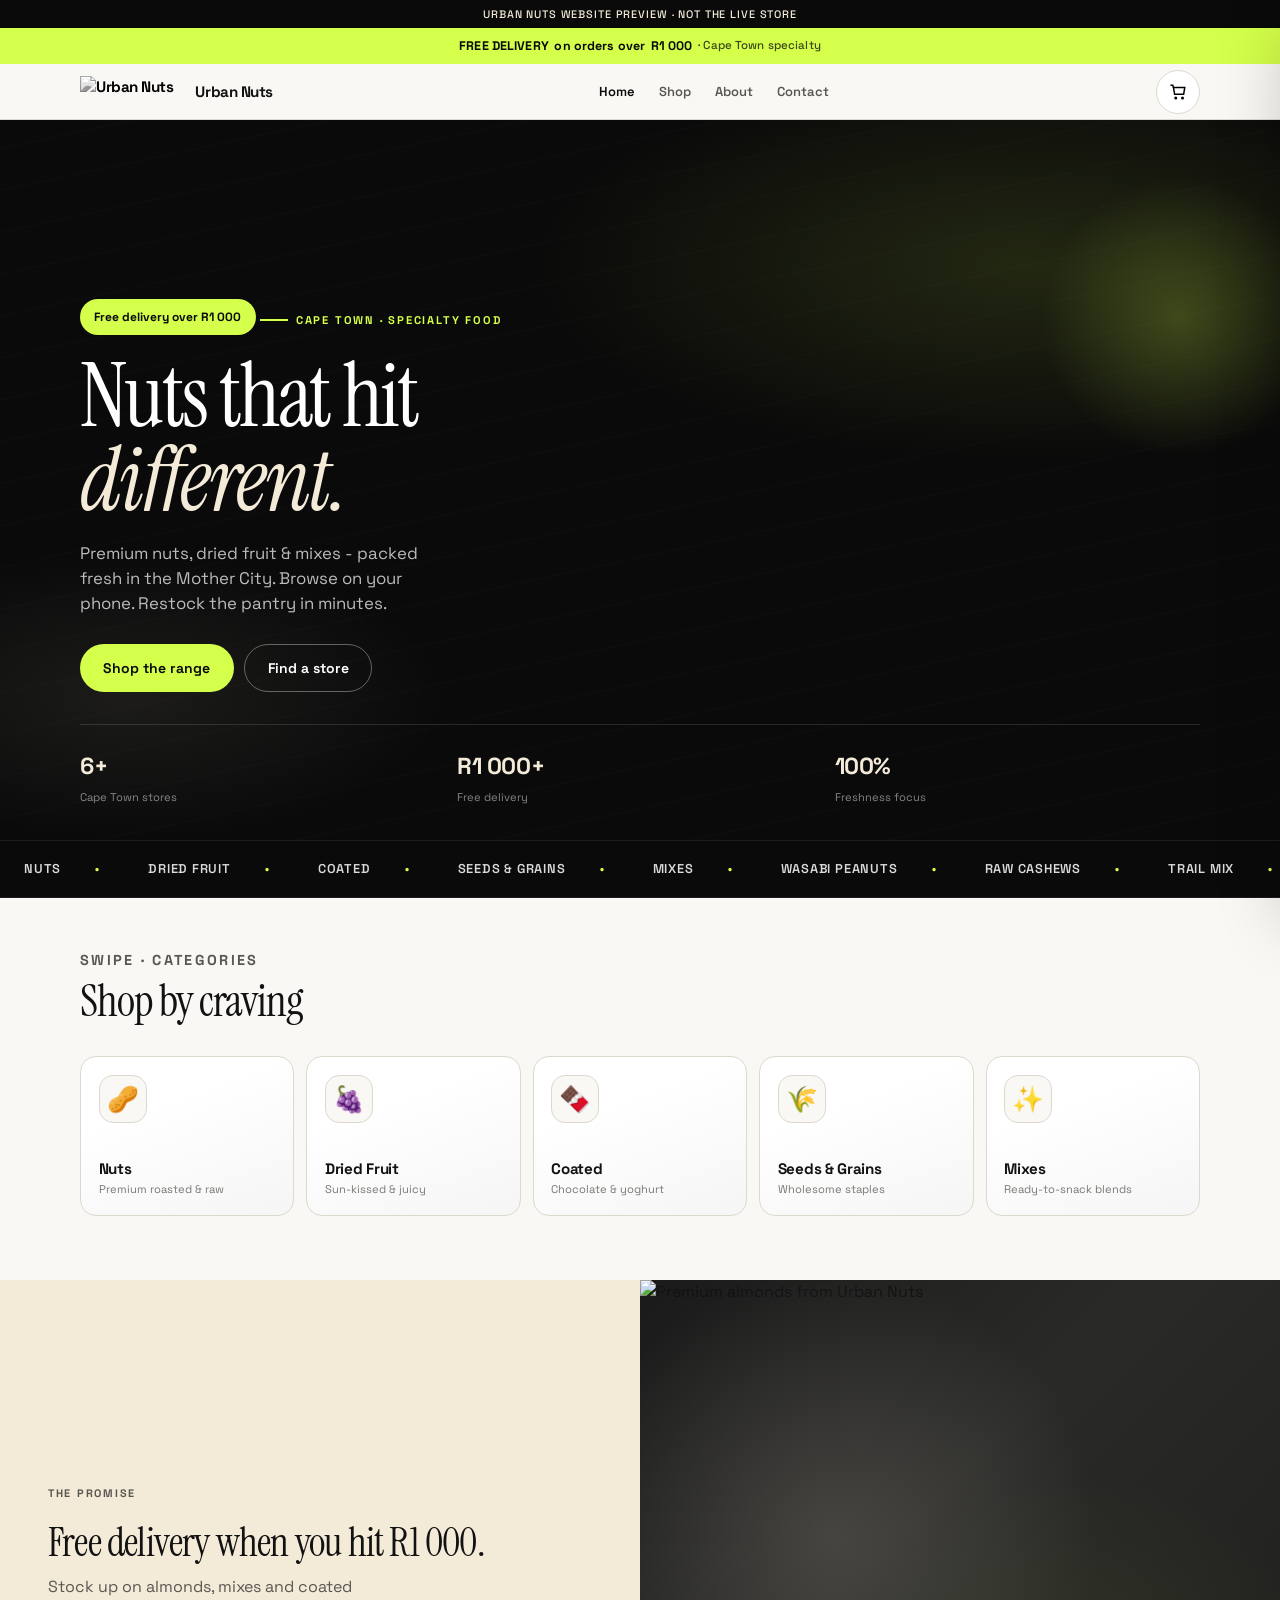
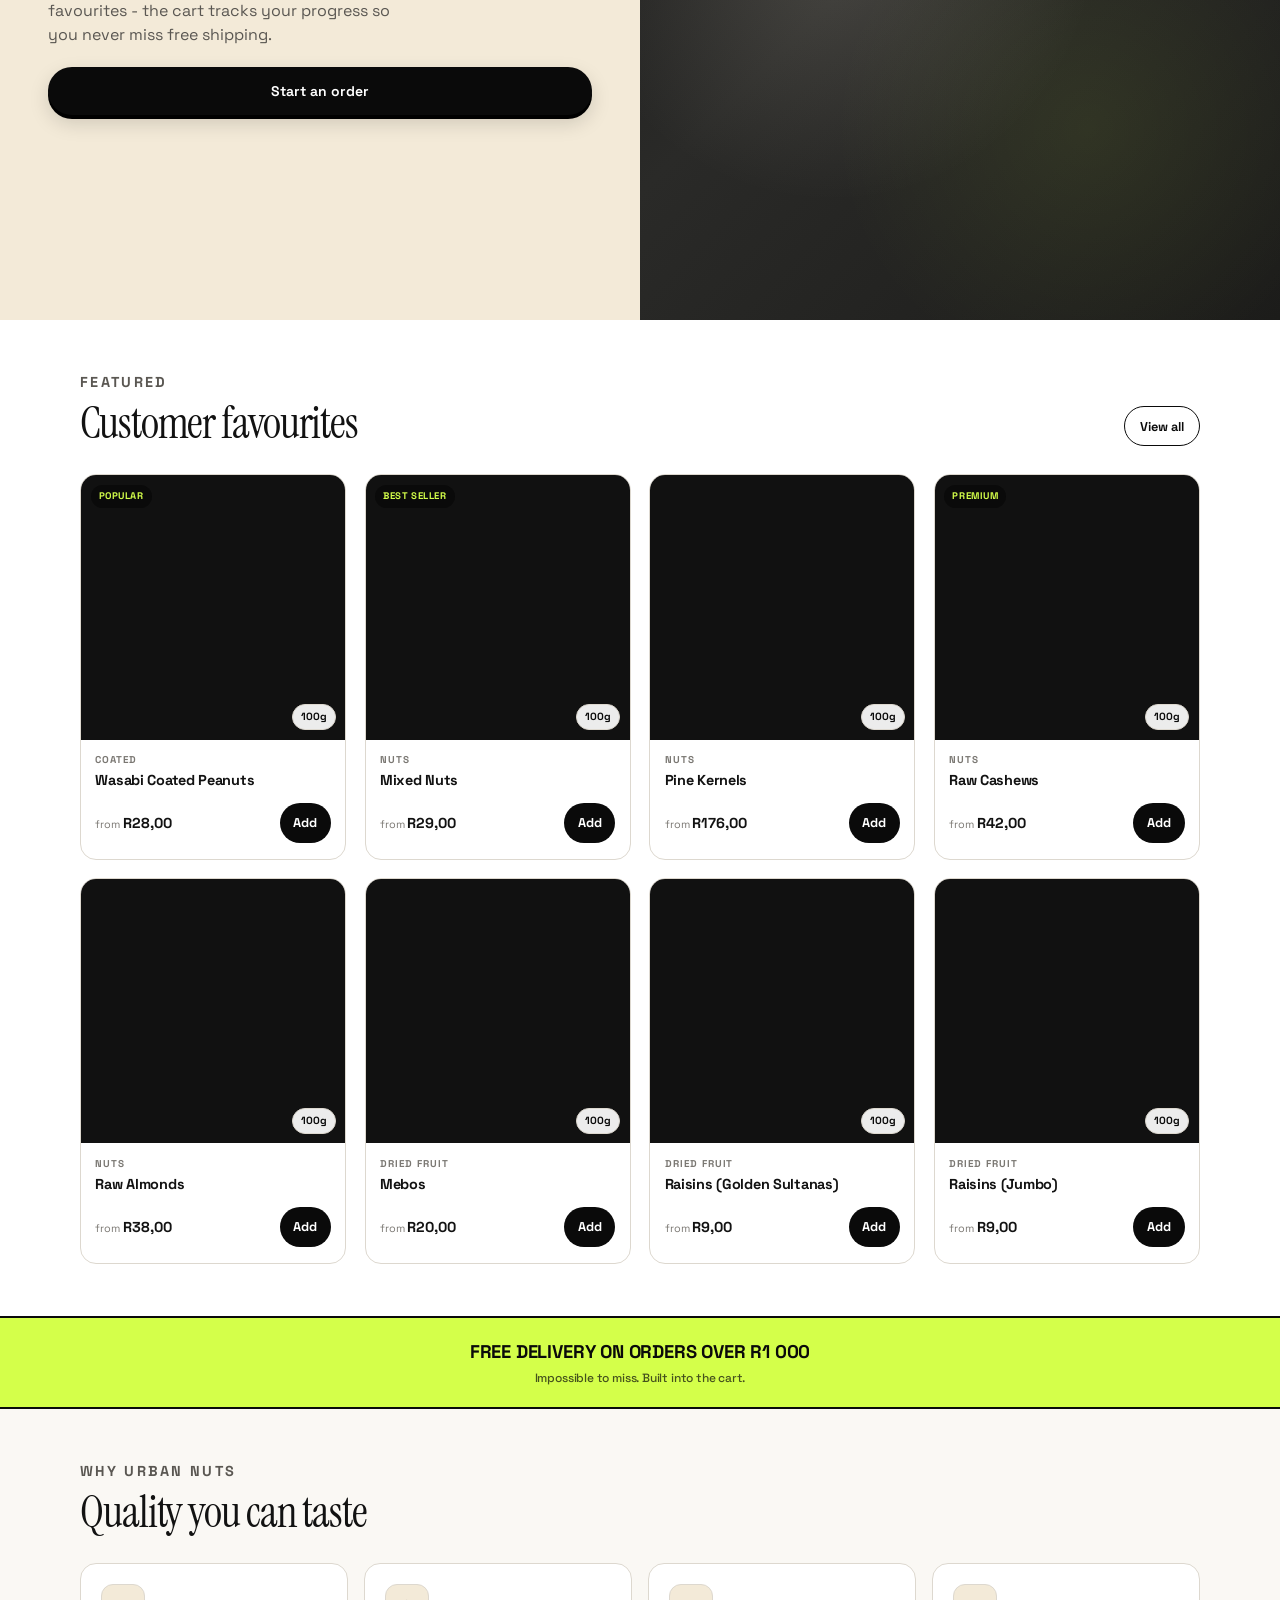
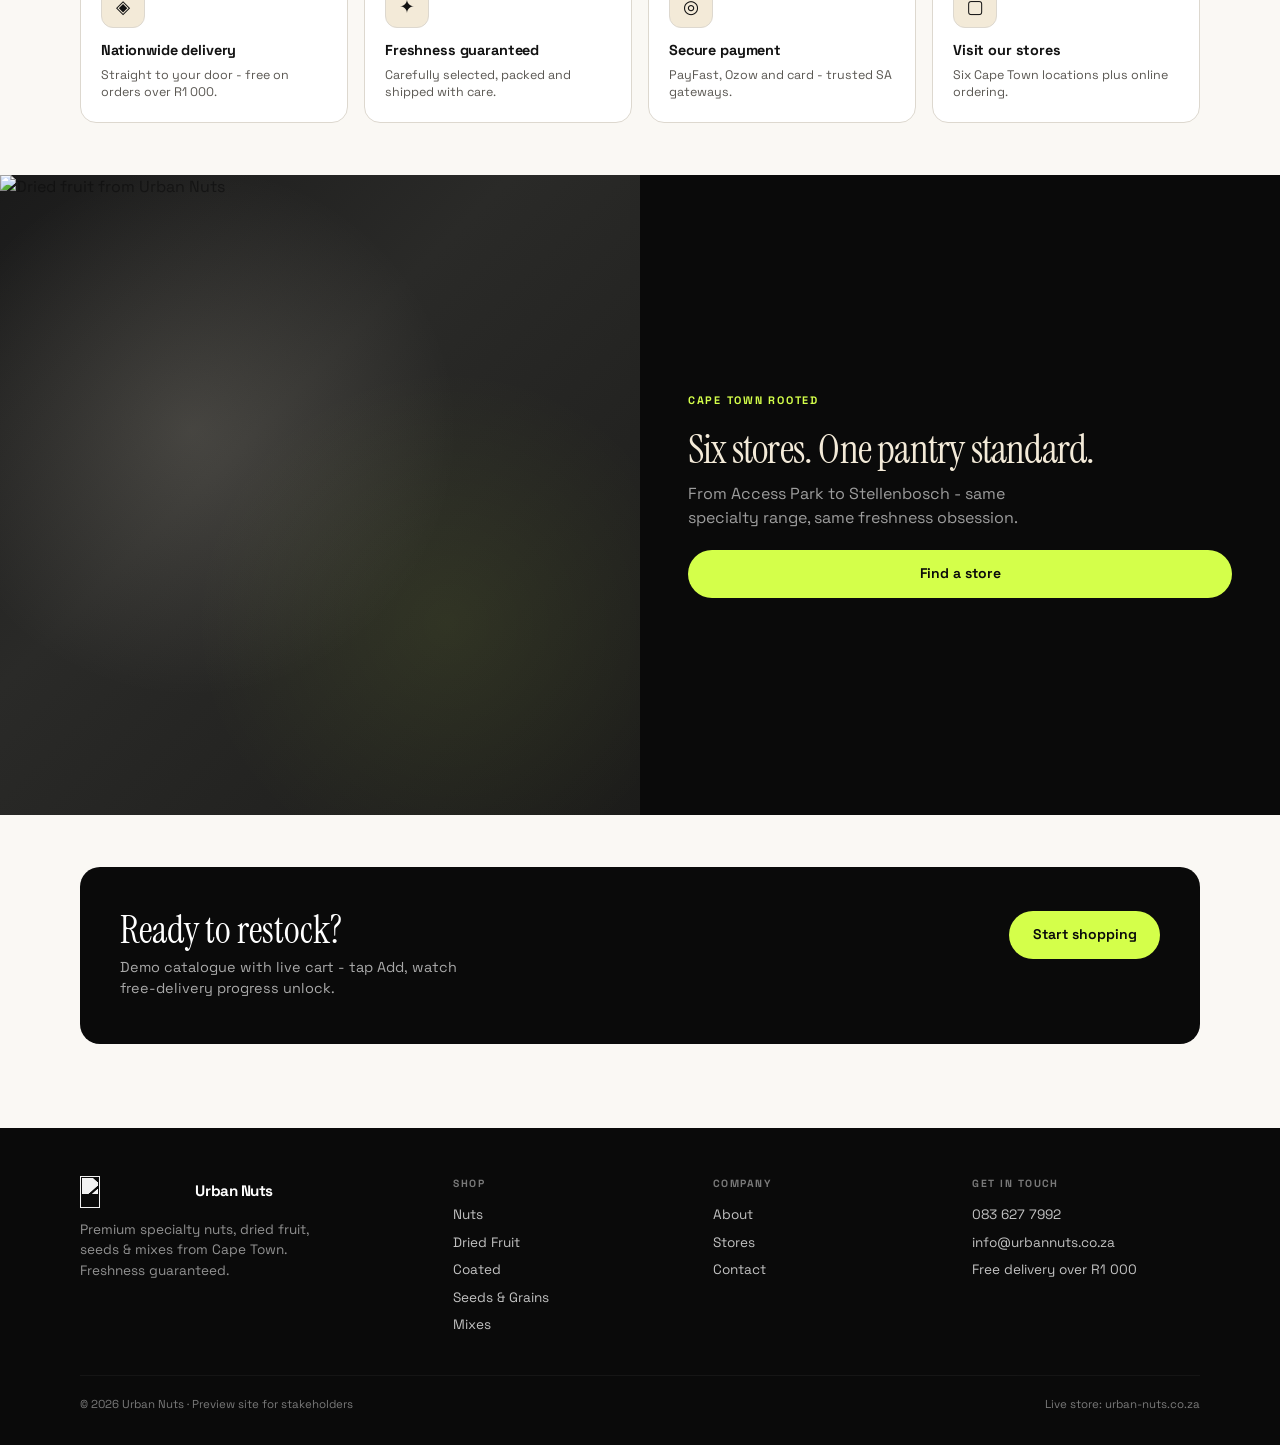
==== commit 5b9a8bc7: "chore: update index.html" ====
--- a/index.html
+++ b/index.html
@@ -4,7 +4,7 @@
   <meta charset="utf-8">
   <meta name="viewport" content="width=device-width, initial-scale=1, viewport-fit=cover">
   <title>Urban Nuts · Premium Nuts & Dried Fruit | Cape Town Preview</title>
-  <meta name="description" content="Modern website preview for Urban Nuts — specialty nuts, dried fruit, seeds and mixes. Free delivery over R1 000.">
+  <meta name="description" content="Modern website preview for Urban Nuts  -  specialty nuts, dried fruit, seeds and mixes. Free delivery over R1 000.">
   <base href="./">
   <link rel="preconnect" href="https://fonts.googleapis.com">
   <link rel="preconnect" href="https://fonts.gstatic.com" crossorigin>
@@ -55,7 +55,7 @@
         <div class="hero-delivery-chip">Free delivery over R1 000</div>
         <p class="hero-eyebrow">Cape Town · Specialty food</p>
         <h1>Nuts that hit <em>different.</em></h1>
-        <p class="lead">Premium nuts, dried fruit &amp; mixes — packed fresh in the Mother City. Browse on your phone. Restock the pantry in minutes.</p>
+        <p class="lead">Premium nuts, dried fruit &amp; mixes  -  packed fresh in the Mother City. Browse on your phone. Restock the pantry in minutes.</p>
         <div class="hero-ctas">
           <a class="btn btn-primary" href="shop.html">Shop the range</a>
           <a class="btn btn-secondary" href="contact.html">Find a store</a>
@@ -91,12 +91,12 @@
 
     <div class="editorial reverse">
       <div class="editorial-media">
-        <div class="silhouette" aria-hidden="true">🥜</div>
+        <img src="https://urban-nuts.co.za/wp-content/uploads/2022/02/ALMONDS-copy-600x600.jpg" alt="Premium almonds from Urban Nuts" width="800" height="800" loading="lazy">
       </div>
       <div class="editorial-copy">
         <p class="section-kicker">The promise</p>
         <h2>Free delivery when you hit R1 000.</h2>
-        <p>Stock up on almonds, mixes and coated favourites — the cart tracks your progress so you never miss free shipping.</p>
+        <p>Stock up on almonds, mixes and coated favourites  -  the cart tracks your progress so you never miss free shipping.</p>
         <a class="btn btn-primary" href="shop.html">Start an order</a>
       </div>
     </div>
@@ -131,7 +131,7 @@
           <div class="trust-item">
             <div class="t-icon">◈</div>
             <h3>Nationwide delivery</h3>
-            <p>Straight to your door — free on orders over R1 000.</p>
+            <p>Straight to your door  -  free on orders over R1 000.</p>
           </div>
           <div class="trust-item">
             <div class="t-icon">✦</div>
@@ -141,7 +141,7 @@
           <div class="trust-item">
             <div class="t-icon">◎</div>
             <h3>Secure payment</h3>
-            <p>PayFast, Ozow and card — trusted SA gateways.</p>
+            <p>PayFast, Ozow and card  -  trusted SA gateways.</p>
           </div>
           <div class="trust-item">
             <div class="t-icon">▢</div>
@@ -153,13 +153,13 @@
     </section>
 
     <div class="editorial">
-      <div class="editorial-media" style="background:linear-gradient(145deg,#1a1814,#2c2820)">
-        <div class="silhouette" aria-hidden="true">🍇</div>
+      <div class="editorial-media">
+        <img src="https://urban-nuts.co.za/wp-content/uploads/2022/03/2319012A-AFBC-4157-BE91-AF90E104FC67-300x300.jpeg" alt="Dried fruit from Urban Nuts" width="800" height="800" loading="lazy">
       </div>
       <div class="editorial-copy" style="background:var(--black);color:var(--white)">
         <p class="section-kicker" style="color:var(--lime)">Cape Town rooted</p>
         <h2 style="color:var(--cream)">Six stores. One pantry standard.</h2>
-        <p style="color:rgba(255,255,255,0.6)">From Access Park to Stellenbosch — same specialty range, same freshness obsession.</p>
+        <p style="color:rgba(255,255,255,0.6)">From Access Park to Stellenbosch  -  same specialty range, same freshness obsession.</p>
         <a class="btn btn-primary" href="contact.html" style="background:var(--lime);color:var(--black);box-shadow:none">Find a store</a>
       </div>
     </div>
@@ -169,7 +169,7 @@
         <div class="cta-band">
           <div>
             <h2>Ready to restock?</h2>
-            <p>Demo catalogue with live cart — tap Add, watch free-delivery progress unlock.</p>
+            <p>Demo catalogue with live cart  -  tap Add, watch free-delivery progress unlock.</p>
           </div>
           <a class="btn btn-primary" href="shop.html">Start shopping</a>
         </div>
--- a/css/styles.css
+++ b/css/styles.css
@@ -991,3 +991,40 @@
     transition-duration: 0.01ms !important;
   }
 }
+
+
+.product-media {
+  aspect-ratio: 1;
+  overflow: hidden;
+  background: #111;
+  position: relative;
+}
+.product-media img,
+.pd-media img,
+.cat-media img,
+.cart-item-img img {
+  width: 100%;
+  height: 100%;
+  object-fit: cover;
+  display: block;
+  transition: transform .45s ease;
+}
+.product-card:hover .product-media img { transform: scale(1.05); }
+.pd-media {
+  aspect-ratio: 1;
+  overflow: hidden;
+  background: #111;
+  border-radius: 16px;
+}
+.cat-media {
+  aspect-ratio: 1.1;
+  overflow: hidden;
+  border-radius: 14px;
+  background: #111;
+  margin-bottom: 10px;
+}
+.product-media .placeholder,
+.pd-media .placeholder { display: none !important; }
+
+.editorial-media { padding: 0 !important; overflow: hidden; }
+.editorial-media img { width: 100%; height: 100%; min-height: 280px; object-fit: cover; }
